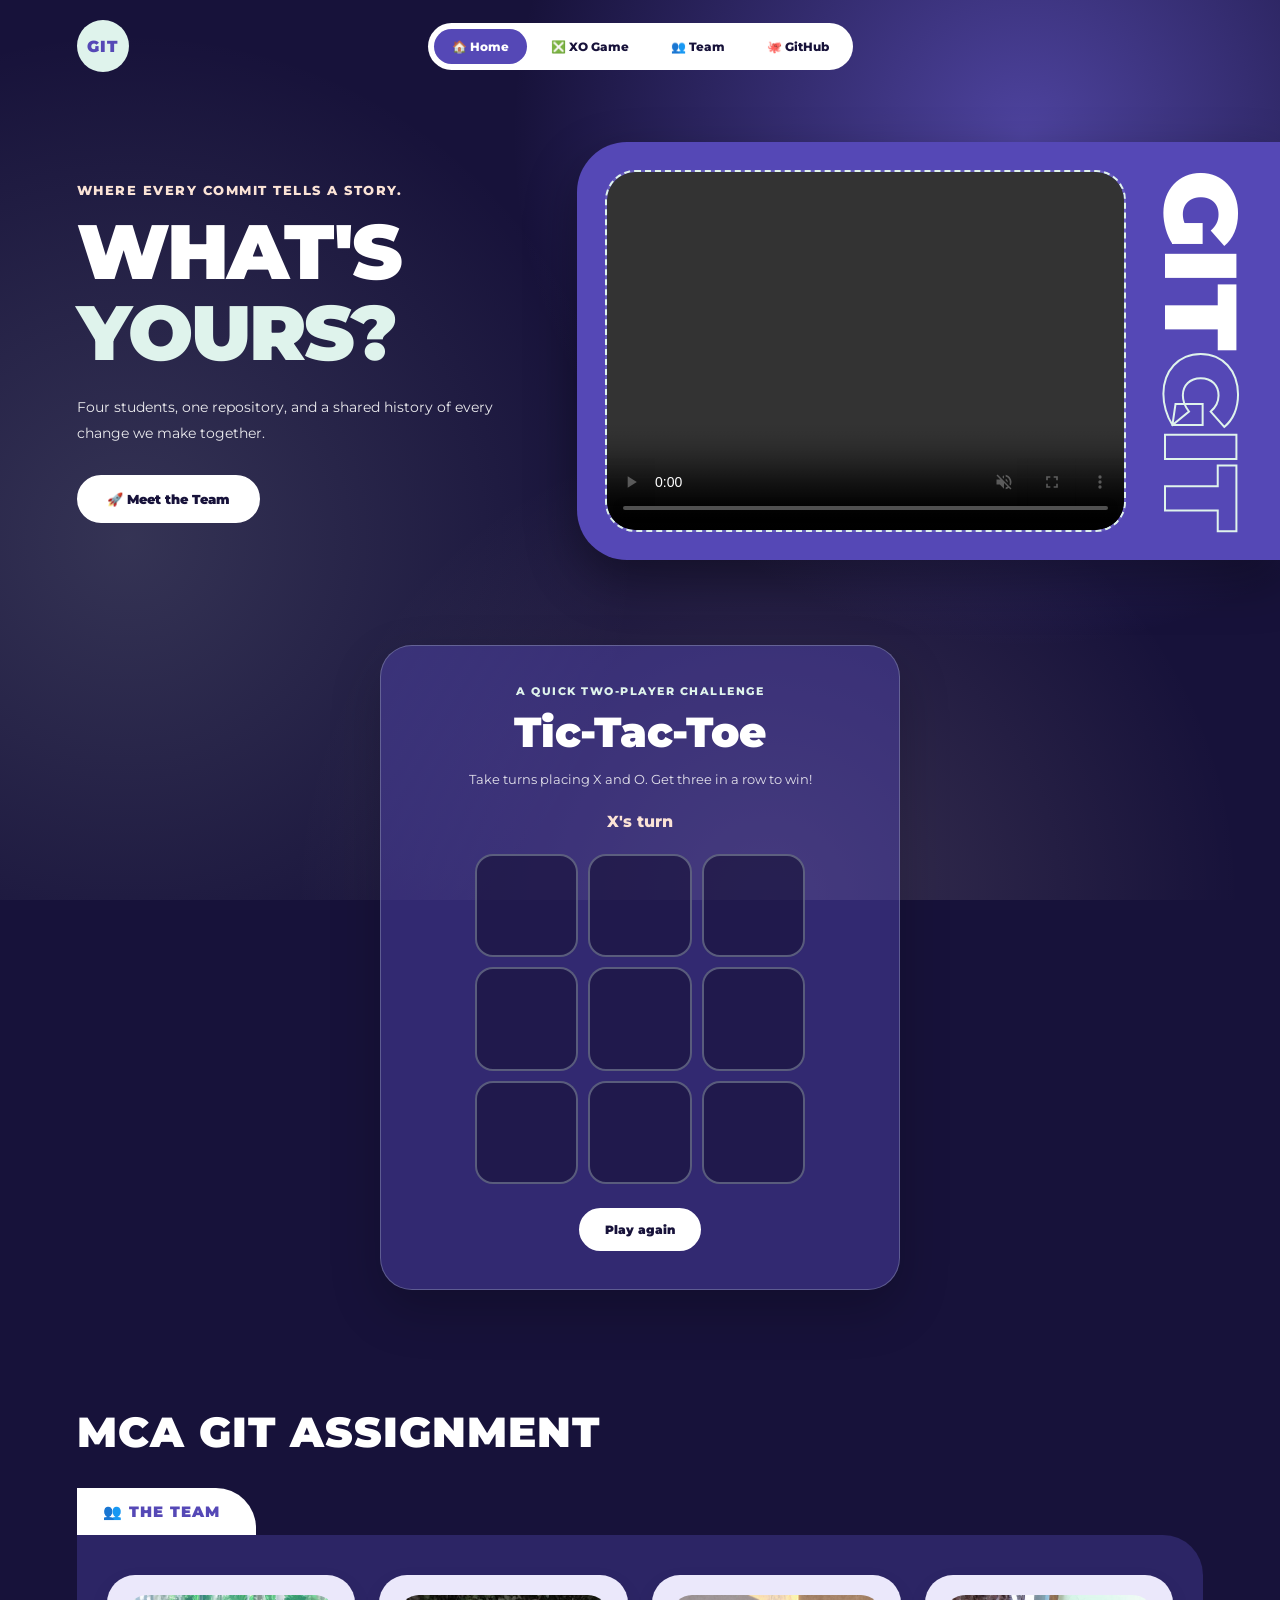
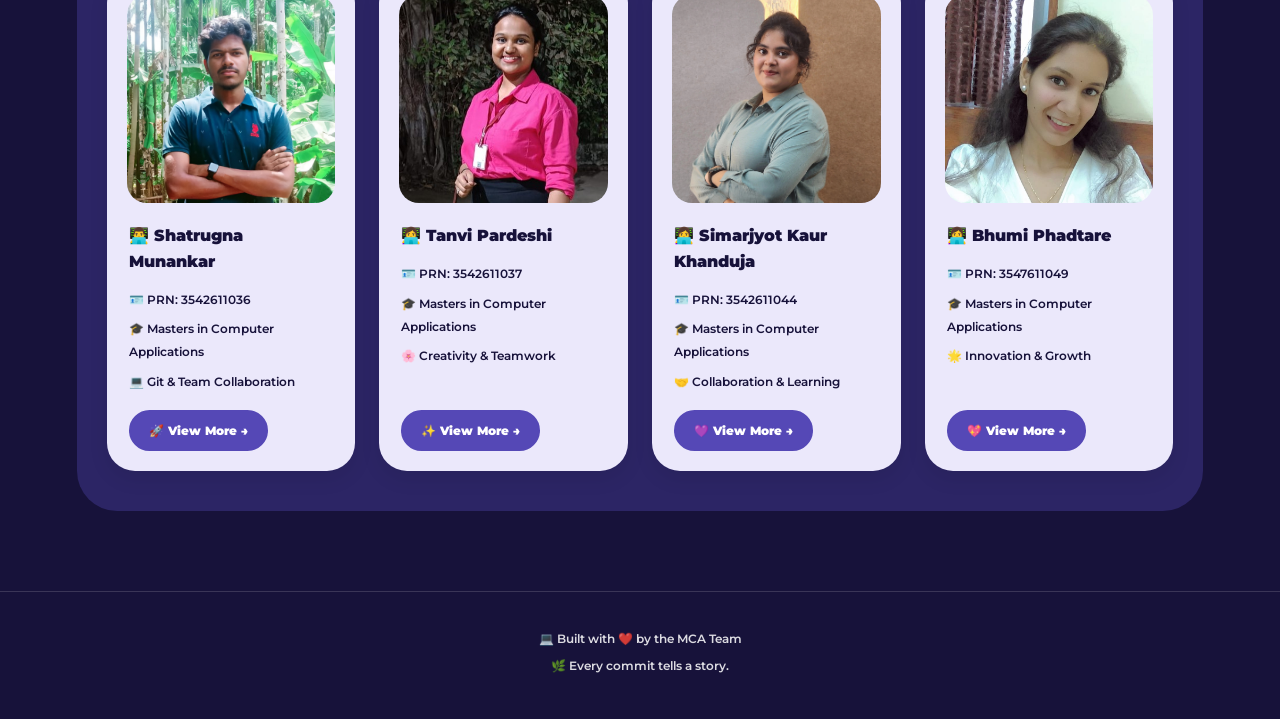
==== index.html @ a7cc36ce "added the script file" ====
<!DOCTYPE html>
<html lang="en">
<head>
  <meta charset="UTF-8">
  <meta name="viewport" content="width=device-width, initial-scale=1">

  <title>Team Git Assignment</title>

  <!-- Google Font: Montserrat -->
  <link rel="preconnect" href="https://fonts.googleapis.com">
  <link rel="preconnect" href="https://fonts.gstatic.com" crossorigin>
  <link
    href="https://fonts.googleapis.com/css2?family=Montserrat:wght@500;600;800;900&display=swap"
    rel="stylesheet"
  >

  <!-- CSS -->
  <link rel="stylesheet" href="style.css">
</head>

<body>

  <!-- ========== NAVIGATION ========== -->
  <header class="nav">
    <span class="nav__logo">GIT</span>

    <nav class="nav__pill">
      <a href="#home" class="active">🏠 Home</a>
      <a href="#game">❎ XO Game</a>
      <a href="#team">👥 Team</a>
      <a href="https://github.com/" target="_blank" rel="noopener noreferrer">
        🐙 GitHub
      </a>
    </nav>
  </header>


  <!-- ========== HERO SECTION ========== -->
  <section class="hero" id="home">

    <div class="hero__text">

      <p class="hero__small">
        WHERE EVERY COMMIT TELLS A STORY.
      </p>

      <h1 class="hero__title">
        WHAT'S <span>YOURS?</span>
      </h1>

      <p class="hero__desc">
        Four students, one repository, and a shared history
        of every change we make together.
      </p>

      <a class="btn" href="#team">
        🚀 Meet the Team
      </a>
    </div>


    <!-- VIDEO AND GIT PANEL -->
    <div class="hero__panel">

      <div class="hero__media">

        <video controls muted loop playsinline>
          <source src="images/gitmerge.mp4" type="video/mp4">
          Your browser does not support HTML video.
        </video>

      </div>

      <div class="hero__word" aria-hidden="true">
        <span class="solid">GIT</span>
        <span class="outline">GIT</span>
      </div>

    </div>

  </section>


  <!-- ========== XO GAME ========== -->
  <section class="game-section" id="game" aria-labelledby="game-title">
    <div class="game-card">
      <p class="game__eyebrow">A QUICK TWO-PLAYER CHALLENGE</p>
      <h2 class="game__title" id="game-title">Tic-Tac-Toe</h2>
      <p class="game__description">Take turns placing X and O. Get three in a row to win!</p>

      <p class="game__status" id="game-status" aria-live="polite">X's turn</p>
      <div class="game__board" role="group" aria-label="Tic-Tac-Toe board">
        <button class="game__cell" type="button" aria-label="Row 1, column 1"></button>
        <button class="game__cell" type="button" aria-label="Row 1, column 2"></button>
        <button class="game__cell" type="button" aria-label="Row 1, column 3"></button>
        <button class="game__cell" type="button" aria-label="Row 2, column 1"></button>
        <button class="game__cell" type="button" aria-label="Row 2, column 2"></button>
        <button class="game__cell" type="button" aria-label="Row 2, column 3"></button>
        <button class="game__cell" type="button" aria-label="Row 3, column 1"></button>
        <button class="game__cell" type="button" aria-label="Row 3, column 2"></button>
        <button class="game__cell" type="button" aria-label="Row 3, column 3"></button>
      </div>
      <button class="game__reset" id="game-reset" type="button">Play again</button>
    </div>
  </section>


  <!-- ========== TEAM SECTION ========== -->
  <section class="team-section" id="team">

    <h2 class="assignment-title">
      MCA GIT ASSIGNMENT
    </h2>

    <h3 class="tab">
      👥 THE TEAM
    </h3>


    <!-- TEAM CARDS -->
    <div class="team">


      <!-- CARD 1: SHATRUGNA -->
      <article class="card">

        <img
          class="card__photo"
          src="images/shatru.jpeg"
          alt="Shatrugna Munankar"
          loading="lazy"
        >

        <div class="card__content">

          <h4 class="card__name">👨‍💻 Shatrugna Munankar</h4>

          <ul class="card__info">
            <li>🪪 PRN: 3542611036</li>
            <li>🎓 Masters in Computer Applications</li>
            <li>💻 Git & Team Collaboration</li>
          </ul>

          <a
            class="card__link"
            href="shatru-portfolio/shatru.html"
          >
            🚀 View More →
          </a>

        </div>

      </article>


      <!-- CARD 2: TANVI -->
      <article class="card">

        <img
          class="card__photo"
          src="images/Tanvi_img.jpeg"
          alt="Tanvi Pardeshi"
          loading="lazy"
        >

        <div class="card__content">

          <h4 class="card__name">👩‍💻 Tanvi Pardeshi</h4>

          <ul class="card__info">
            <li>🪪 PRN: 3542611037</li>
            <li>🎓 Masters in Computer Applications</li>
            <li>🌸 Creativity & Teamwork</li>
          </ul>

          <a
            class="card__link"
            href="tanvi_portfolio/tanviweb_pg.html"
          >
            ✨ View More →
          </a>

        </div>

      </article>


      <!-- CARD 3: SIMARJYOT -->
      <article class="card">

        <img
          class="card__photo"
          src="images/Simarrr-image.jpeg"
          alt="Simarjyot Kaur Khanduja"
          loading="lazy"
        >

        <div class="card__content">

          <h4 class="card__name">👩‍💻 Simarjyot Kaur Khanduja</h4>

          <ul class="card__info">
            <li>🪪 PRN: 3542611044</li>
            <li>🎓 Masters in Computer Applications</li>
            <li>🤝 Collaboration & Learning</li>
          </ul>

          <a
            class="card__link"
            href="simarrr_portfolio/simarrr.html"
          >
            💜 View More →
          </a>

        </div>

      </article>


      <!-- CARD 4: BHUMI -->
      <article class="card">

        <img
          class="card__photo"
          src="images/photo.jpeg"
          alt="Bhumi Phadtare"
          loading="lazy"
        >

        <div class="card__content">

          <h4 class="card__name">👩‍💻 Bhumi Phadtare</h4>

          <ul class="card__info">
            <li>🪪 PRN: 3547611049</li>
            <li>🎓 Masters in Computer Applications</li>
            <li>🌟 Innovation & Growth</li>
          </ul>

          <a
            class="card__link"
            href="Bhumipf/pf.html"
          >
            💖 View More →
          </a>

        </div>

      </article>


    </div>

  </section>


  <!-- ========== FOOTER ========== -->
  <footer class="footer">
    <p>💻 Built with ❤️ by the MCA Team</p>
    <p>🌿 Every commit tells a story.</p>
  </footer>

  <script src="script.js"></script>

</body>
</html>
---- style.css ----
/* =========================================================
   TEAM GIT ASSIGNMENT
   Theme: Indigo, Mint and Peach
   Font: Montserrat
   ========================================================= */


/* ========== 1. COLOURS AND FONT ========== */

:root {
  --bg: #17123a;
  --indigo: #5548b6;
  --violet: #7a6bf0;

  --mint: #dff3ec;
  --peach: #fbe3d6;

  --card: #ebe8fb;
  --white: #ffffff;

  --font: "Montserrat", "Segoe UI", Arial, sans-serif;
}


/* ========== 2. RESET AND BASE ========== */

* {
  box-sizing: border-box;
  margin: 0;
  padding: 0;
}

html {
  scroll-behavior: smooth;
  scroll-padding-top: 20px;
}

body {
  font-family: var(--font);
  color: var(--white);
  min-height: 100vh;

  background:
    radial-gradient(
      circle at 80% 15%,
      rgba(122, 107, 240, 0.55),
      transparent 40%
    ),
    radial-gradient(
      circle at 10% 60%,
      rgba(223, 243, 236, 0.15),
      transparent 40%
    ),
    radial-gradient(
      circle at 60% 100%,
      rgba(251, 227, 214, 0.15),
      transparent 40%
    ),
    var(--bg);

  background-attachment: fixed;
}

img,
video {
  display: block;
  max-width: 100%;
}

a {
  -webkit-tap-highlight-color: transparent;
}


/* ========== 3. NAVIGATION ========== */

.nav {
  display: grid;
  grid-template-columns: 1fr auto 1fr;
  align-items: center;
  padding: 20px 6vw;
  gap: 16px;
}

.nav__logo {
  display: grid;
  place-items: center;

  width: 52px;
  height: 52px;

  border-radius: 50%;
  background: var(--mint);
  color: var(--indigo);

  font-size: 16px;
  font-weight: 900;
  letter-spacing: 1px;
}

.nav__pill {
  display: flex;
  align-items: center;
  justify-content: center;
  gap: 6px;

  padding: 6px;
  background: var(--white);
  border-radius: 999px;
}

.nav__pill a {
  padding: 10px 18px;

  border-radius: 999px;
  color: var(--bg);

  font-size: 12px;
  font-weight: 800;
  text-decoration: none;
  white-space: nowrap;

  transition:
    background 0.25s ease,
    color 0.25s ease,
    transform 0.25s ease;
}

.nav__pill a.active,
.nav__pill a:hover {
  background: var(--indigo);
  color: var(--white);
}

.nav__pill a:hover {
  transform: translateY(-2px);
}


/* ========== 4. HERO SECTION ========== */

.hero {
  display: flex;
  align-items: center;
  justify-content: space-between;
  gap: 40px;

  padding: 50px 0 60px 6vw;
}

.hero__text {
  flex: 1;
  max-width: 460px;
}

.hero__small {
  color: var(--peach);

  font-size: 13px;
  font-weight: 800;
  letter-spacing: 1.5px;
  line-height: 1.8;
}

.hero__title {
  margin: 10px 0 20px;

  font-size: clamp(42px, 6vw, 80px);
  font-weight: 900;
  line-height: 1.05;
  letter-spacing: -2px;
}

.hero__title span {
  color: var(--mint);
}

.hero__desc {
  max-width: 430px;
  margin-bottom: 28px;

  font-size: 14px;
  line-height: 1.9;
  color: rgba(255, 255, 255, 0.9);
}


/* Hero button */

.btn {
  display: inline-block;

  padding: 14px 28px;

  border: 2px solid var(--white);
  border-radius: 999px;

  background: var(--white);
  color: var(--bg);

  font-size: 13px;
  font-weight: 900;
  text-decoration: none;

  transition:
    background 0.25s ease,
    color 0.25s ease,
    transform 0.25s ease,
    box-shadow 0.25s ease;
}

.btn:hover {
  background: var(--violet);
  border-color: var(--violet);
  color: var(--white);

  transform: translateY(-3px);
  box-shadow: 0 10px 25px rgba(0, 0, 0, 0.2);
}


/* ========== XO GAME ========== */

.game-section {
  display: grid;
  place-items: center;
  padding: 25px 6vw 75px;
}

.game-card {
  width: min(100%, 520px);
  padding: 38px;
  text-align: center;
  background: rgba(85, 72, 182, 0.45);
  border: 1px solid rgba(223, 243, 236, 0.25);
  border-radius: 32px;
  box-shadow: 0 20px 50px rgba(0, 0, 0, 0.22);
}

.game__eyebrow {
  color: var(--mint);
  font-size: 11px;
  font-weight: 800;
  letter-spacing: 1.5px;
}

.game__title {
  margin-top: 8px;
  font-size: clamp(30px, 5vw, 42px);
  font-weight: 900;
}

.game__description {
  margin: 10px auto 22px;
  color: rgba(255, 255, 255, 0.85);
  font-size: 13px;
  line-height: 1.7;
}

.game__status {
  min-height: 28px;
  margin-bottom: 14px;
  color: var(--peach);
  font-size: 16px;
  font-weight: 800;
}

.game__board {
  display: grid;
  grid-template-columns: repeat(3, 1fr);
  gap: 10px;
  width: min(100%, 330px);
  margin: 0 auto 24px;
}

.game__cell {
  display: grid;
  place-items: center;
  aspect-ratio: 1;
  border: 2px solid rgba(223, 243, 236, 0.3);
  border-radius: 18px;
  background: rgba(23, 18, 58, 0.65);
  color: var(--white);
  font: inherit;
  font-size: clamp(40px, 10vw, 64px);
  font-weight: 900;
  cursor: pointer;
  transition: background 0.2s ease, transform 0.2s ease, border-color 0.2s ease;
}

.game__cell:not(:disabled):hover {
  transform: translateY(-3px);
  border-color: var(--mint);
  background: rgba(122, 107, 240, 0.5);
}

.game__cell:focus-visible,
.game__reset:focus-visible {
  outline: 3px solid var(--mint);
  outline-offset: 3px;
}

.game__cell.is-x {
  color: var(--mint);
}

.game__cell.is-o {
  color: var(--peach);
}

.game__cell.is-winner {
  border-color: var(--mint);
  background: rgba(223, 243, 236, 0.2);
}

.game__cell:disabled {
  cursor: default;
}

.game__reset {
  padding: 12px 24px;
  border: 2px solid var(--white);
  border-radius: 999px;
  background: var(--white);
  color: var(--bg);
  font: inherit;
  font-size: 12px;
  font-weight: 900;
  cursor: pointer;
  transition: background 0.2s ease, color 0.2s ease, transform 0.2s ease;
}

.game__reset:hover {
  transform: translateY(-2px);
  border-color: var(--mint);
  background: var(--mint);
}


/* ========== 5. HERO VIDEO PANEL ========== */

.hero__panel {
  flex: 1.3;
  min-width: 0;

  display: flex;
  align-items: stretch;
  gap: 24px;

  padding: 28px;

  background: var(--indigo);
  border-radius: 50px 0 0 50px;

  box-shadow: 0 20px 50px rgba(0, 0, 0, 0.35);
}

.hero__media {
  flex: 1;
  min-width: 0;
  min-height: 320px;

  display: grid;
  place-items: center;

  overflow: hidden;

  background: rgba(255, 255, 255, 0.12);
  border: 2px dashed var(--mint);
  border-radius: 30px;
}

.hero__media video {
  width: 100%;
  height: 100%;
  min-height: 320px;

  object-fit: cover;
  border-radius: 28px;
}

.hero__word {
  display: flex;
  align-items: center;

  font-size: clamp(60px, 8vw, 120px);
  font-weight: 900;
  line-height: 1;

  writing-mode: vertical-rl;
}

.hero__word .solid {
  color: var(--white);
}

.hero__word .outline {
  color: transparent;
  -webkit-text-stroke: 2px var(--mint);
}


/* ========== 6. TEAM SECTION ========== */

.team-section {
  padding: 40px 6vw 80px;
}

.assignment-title {
  margin-bottom: 28px;

  font-size: clamp(24px, 4vw, 42px);
  font-weight: 900;
  letter-spacing: 1px;
  line-height: 1.3;
}

.tab {
  display: inline-block;

  padding: 14px 36px 14px 26px;

  background: var(--white);
  color: var(--indigo);

  border-radius: 0 40px 0 0;

  font-size: 15px;
  font-weight: 900;
  letter-spacing: 1px;
}


/* ========== 7. TEAM GRID ========== */

.team {
  display: grid;

  grid-template-columns: repeat(
    auto-fit,
    minmax(min(100%, 220px), 1fr)
  );

  align-items: stretch;
  gap: 24px;

  padding: 40px 30px;

  background: rgba(85, 72, 182, 0.35);
  border-radius: 0 40px 40px 40px;
}


/* ========== 8. TEAM CARDS ========== */

.card {
  display: flex;
  flex-direction: column;
  min-width: 0;

  padding: 18px;

  background: var(--card);
  color: var(--bg);

  border: 2px solid transparent;
  border-radius: 28px;

  box-shadow: 0 8px 20px rgba(0, 0, 0, 0.08);

  transition:
    transform 0.3s ease,
    background 0.3s ease,
    color 0.3s ease,
    box-shadow 0.3s ease,
    border-color 0.3s ease;
}

.card:hover {
  transform: translateY(-10px);

  background: var(--indigo);
  color: var(--white);

  border-color: rgba(223, 243, 236, 0.5);

  box-shadow: 0 20px 40px rgba(0, 0, 0, 0.35);
}


/* Member image */

.card__photo {
  width: 100%;
  aspect-ratio: 1 / 1;

  object-fit: cover;

  background: var(--mint);
  border-radius: 20px;

  transition:
    transform 0.3s ease,
    border-radius 0.3s ease;
}

.card:hover .card__photo {
  border-radius: 25px;
}


/* Card content */

.card__content {
  display: flex;
  flex-direction: column;
  align-items: flex-start;
  flex: 1;

  padding: 4px 2px 0;
}


/* Member name */

.card__name {
  margin-top: 16px;
  margin-bottom: 8px;

  font-size: 16px;
  font-weight: 900;
  line-height: 1.6;

  overflow-wrap: anywhere;
}


/* Card information */

.card__info {
  list-style: none;

  width: 100%;
  margin-top: 6px;
  margin-bottom: 16px;
  padding: 0;

  font-size: 12px;
  font-weight: 600;
  line-height: 1.9;
}

.card__info li {
  margin-bottom: 7px;
  overflow-wrap: anywhere;
}

.card__info li:last-child {
  margin-bottom: 0;
}


/* ========== 9. VIEW MORE BUTTON ========== */

.card__link {
  display: inline-flex;
  align-items: center;
  justify-content: center;
  gap: 6px;

  margin-top: auto;
  padding: 11px 18px;

  border: 2px solid var(--indigo);
  border-radius: 999px;

  background: var(--indigo);
  color: var(--white);

  font-size: 12px;
  font-weight: 900;
  text-decoration: none;

  transition:
    background 0.25s ease,
    color 0.25s ease,
    border-color 0.25s ease,
    transform 0.25s ease;
}

.card__link:hover {
  background: var(--violet);
  border-color: var(--violet);
  color: var(--white);

  transform: translateY(-3px);
}


/* Button style when the card is hovered */

.card:hover .card__link {
  background: var(--white);
  border-color: var(--white);
  color: var(--indigo);
}

.card:hover .card__link:hover {
  background: var(--mint);
  border-color: var(--mint);
}


/* ========== 10. FOOTER ========== */

.footer {
  padding: 30px 6vw 36px;

  text-align: center;

  border-top: 1px solid rgba(255, 255, 255, 0.15);
}

.footer p {
  margin: 6px 0;

  font-size: 12px;
  font-weight: 600;
  line-height: 1.8;

  color: rgba(255, 255, 255, 0.85);
}


/* ========== 11. TABLET RESPONSIVENESS ========== */

@media (max-width: 1000px) {
  .hero {
    gap: 28px;
  }

  .hero__panel {
    gap: 16px;
    padding: 20px;
  }

  .hero__media,
  .hero__media video {
    min-height: 260px;
  }

  .team {
    gap: 18px;
    padding: 30px 20px;
  }

  .card {
    padding: 14px;
  }
}


/* ========== 12. MOBILE RESPONSIVENESS ========== */

@media (max-width: 800px) {
  .nav {
    grid-template-columns: auto 1fr;
    gap: 14px;

    padding: 18px 5vw;
  }

  .nav__pill {
    justify-self: end;
    gap: 2px;
  }

  .nav__pill a {
    padding: 9px 12px;
    font-size: 11px;
  }

  .hero {
    flex-direction: column;
    align-items: stretch;

    padding: 35px 5vw 45px;
  }

  .hero__text {
    max-width: 100%;
  }

  .hero__title {
    font-size: clamp(42px, 10vw, 68px);
  }

  .hero__panel {
    width: 100%;
    flex: auto;

    border-radius: 35px;
  }

  .hero__media,
  .hero__media video {
    min-height: 250px;
  }

  .hero__word {
    font-size: clamp(45px, 9vw, 80px);
    writing-mode: horizontal-tb;
  }

  .team-section {
    padding: 30px 5vw 55px;
  }

  .game-section {
    padding: 15px 5vw 55px;
  }

  .game-card {
    padding: 30px 22px;
  }

  .team {
    grid-template-columns: repeat(2, minmax(0, 1fr));
    gap: 18px;

    padding: 25px 16px;
    border-radius: 0 28px 28px 28px;
  }

  .card {
    border-radius: 22px;
  }

  .card__photo {
    border-radius: 16px;
  }

  .card__name {
    font-size: 14px;
  }

  .card__info {
    font-size: 11px;
  }

  .card__link {
    padding: 10px 12px;
    font-size: 11px;
  }
}


/* ========== 13. SMALL MOBILE SCREENS ========== */

@media (max-width: 480px) {
  .nav {
    grid-template-columns: 1fr;
    justify-items: center;
  }

  .nav__pill {
    justify-self: center;
    max-width: 100%;
  }

  .nav__pill a {
    padding: 9px 10px;
    font-size: 10px;
  }

  .hero__panel {
    flex-direction: column;
    gap: 20px;

    padding: 18px;
    border-radius: 28px;
  }

  .hero__media,
  .hero__media video {
    min-height: 210px;
  }

  .hero__word {
    justify-content: center;
    font-size: 58px;
  }

  .assignment-title {
    font-size: 25px;
  }

  .game-card {
    padding: 28px 18px;
    border-radius: 26px;
  }

  .game__board {
    gap: 8px;
  }

  .game__cell {
    border-radius: 14px;
  }

  .team {
    grid-template-columns: 1fr;
    gap: 20px;

    padding: 22px;
  }

  .card {
    padding: 18px;
  }

  .card__photo {
    max-height: 320px;
    aspect-ratio: 4 / 3;
  }

  .card__name {
    font-size: 16px;
  }

  .card__info {
    font-size: 12px;
  }

  .card__link {
    font-size: 12px;
  }
}


/* ========== 14. REDUCED MOTION ACCESSIBILITY ========== */

@media (prefers-reduced-motion: reduce) {
  *,
  *::before,
  *::after {
    scroll-behavior: auto !important;
    transition-duration: 0.01ms !important;
    animation-duration: 0.01ms !important;
  }
}
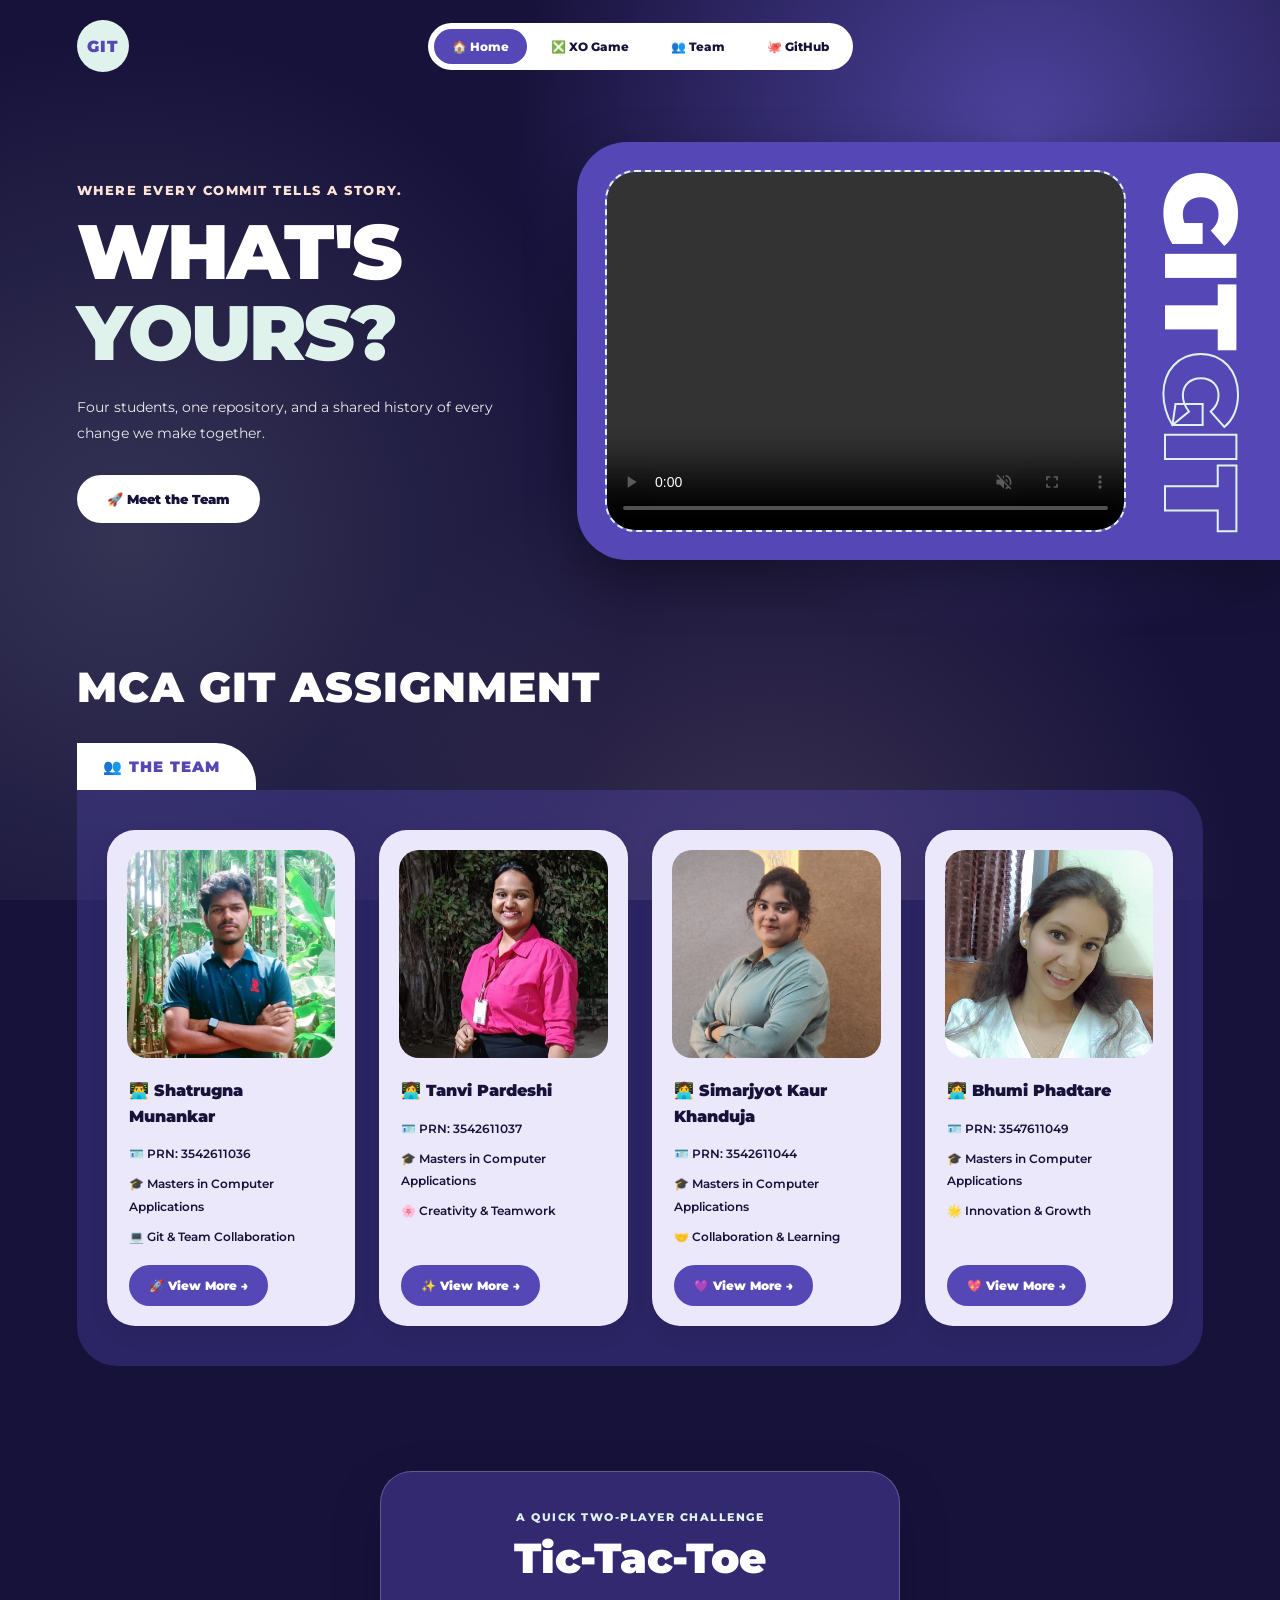
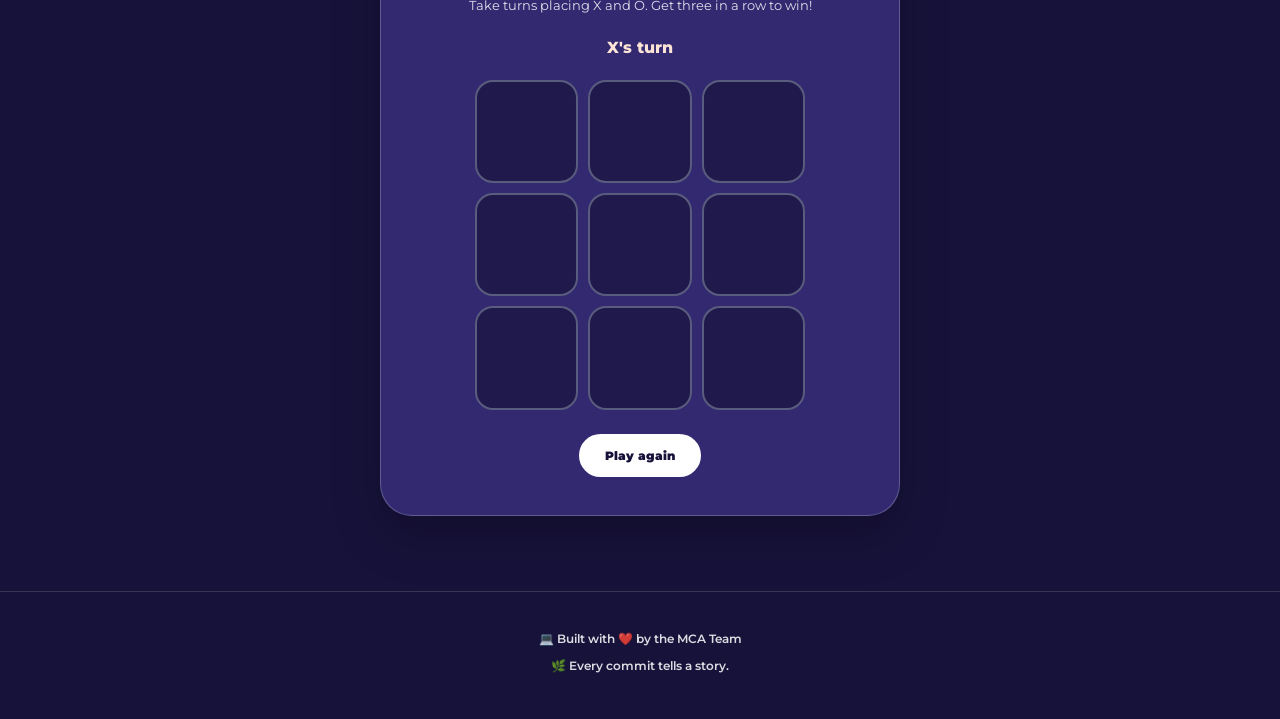
==== commit 2cd90179: "moved the game below cards" ====
--- a/index.html
+++ b/index.html
@@ -75,6 +75,155 @@
         <span class="solid">GIT</span>
         <span class="outline">GIT</span>
       </div>
+
+    </div>
+
+  </section>
+
+
+  <!-- ========== TEAM SECTION ========== -->
+  <section class="team-section" id="team">
+
+    <h2 class="assignment-title">
+      MCA GIT ASSIGNMENT
+    </h2>
+
+    <h3 class="tab">
+      👥 THE TEAM
+    </h3>
+
+
+    <!-- TEAM CARDS -->
+    <div class="team">
+
+
+      <!-- CARD 1: SHATRUGNA -->
+      <article class="card">
+
+        <img
+          class="card__photo"
+          src="images/shatru.jpeg"
+          alt="Shatrugna Munankar"
+          loading="lazy"
+        >
+
+        <div class="card__content">
+
+          <h4 class="card__name">👨‍💻 Shatrugna Munankar</h4>
+
+          <ul class="card__info">
+            <li>🪪 PRN: 3542611036</li>
+            <li>🎓 Masters in Computer Applications</li>
+            <li>💻 Git & Team Collaboration</li>
+          </ul>
+
+          <a
+            class="card__link"
+            href="shatru-portfolio/shatru.html"
+          >
+            🚀 View More →
+          </a>
+
+        </div>
+
+      </article>
+
+
+      <!-- CARD 2: TANVI -->
+      <article class="card">
+
+        <img
+          class="card__photo"
+          src="images/Tanvi_img.jpeg"
+          alt="Tanvi Pardeshi"
+          loading="lazy"
+        >
+
+        <div class="card__content">
+
+          <h4 class="card__name">👩‍💻 Tanvi Pardeshi</h4>
+
+          <ul class="card__info">
+            <li>🪪 PRN: 3542611037</li>
+            <li>🎓 Masters in Computer Applications</li>
+            <li>🌸 Creativity & Teamwork</li>
+          </ul>
+
+          <a
+            class="card__link"
+            href="tanvi_portfolio/tanviweb_pg.html"
+          >
+            ✨ View More →
+          </a>
+
+        </div>
+
+      </article>
+
+
+      <!-- CARD 3: SIMARJYOT -->
+      <article class="card">
+
+        <img
+          class="card__photo"
+          src="images/Simarrr-image.jpeg"
+          alt="Simarjyot Kaur Khanduja"
+          loading="lazy"
+        >
+
+        <div class="card__content">
+
+          <h4 class="card__name">👩‍💻 Simarjyot Kaur Khanduja</h4>
+
+          <ul class="card__info">
+            <li>🪪 PRN: 3542611044</li>
+            <li>🎓 Masters in Computer Applications</li>
+            <li>🤝 Collaboration & Learning</li>
+          </ul>
+
+          <a
+            class="card__link"
+            href="simarrr_portfolio/simarrr.html"
+          >
+            💜 View More →
+          </a>
+
+        </div>
+
+      </article>
+
+
+      <!-- CARD 4: BHUMI -->
+      <article class="card">
+
+        <img
+          class="card__photo"
+          src="images/photo.jpeg"
+          alt="Bhumi Phadtare"
+          loading="lazy"
+        >
+
+        <div class="card__content">
+
+          <h4 class="card__name">👩‍💻 Bhumi Phadtare</h4>
+
+          <ul class="card__info">
+            <li>🪪 PRN: 3547611049</li>
+            <li>🎓 Masters in Computer Applications</li>
+            <li>🌟 Innovation & Growth</li>
+          </ul>
+
+          <a
+            class="card__link"
+            href="Bhumipf/pf.html"
+          >
+            💖 View More →
+          </a>
+
+        </div>
+
+      </article>
+
 
     </div>
 
@@ -105,155 +254,6 @@
   </section>
 
 
-  <!-- ========== TEAM SECTION ========== -->
-  <section class="team-section" id="team">
-
-    <h2 class="assignment-title">
-      MCA GIT ASSIGNMENT
-    </h2>
-
-    <h3 class="tab">
-      👥 THE TEAM
-    </h3>
-
-
-    <!-- TEAM CARDS -->
-    <div class="team">
-
-
-      <!-- CARD 1: SHATRUGNA -->
-      <article class="card">
-
-        <img
-          class="card__photo"
-          src="images/shatru.jpeg"
-          alt="Shatrugna Munankar"
-          loading="lazy"
-        >
-
-        <div class="card__content">
-
-          <h4 class="card__name">👨‍💻 Shatrugna Munankar</h4>
-
-          <ul class="card__info">
-            <li>🪪 PRN: 3542611036</li>
-            <li>🎓 Masters in Computer Applications</li>
-            <li>💻 Git & Team Collaboration</li>
-          </ul>
-
-          <a
-            class="card__link"
-            href="shatru-portfolio/shatru.html"
-          >
-            🚀 View More →
-          </a>
-
-        </div>
-
-      </article>
-
-
-      <!-- CARD 2: TANVI -->
-      <article class="card">
-
-        <img
-          class="card__photo"
-          src="images/Tanvi_img.jpeg"
-          alt="Tanvi Pardeshi"
-          loading="lazy"
-        >
-
-        <div class="card__content">
-
-          <h4 class="card__name">👩‍💻 Tanvi Pardeshi</h4>
-
-          <ul class="card__info">
-            <li>🪪 PRN: 3542611037</li>
-            <li>🎓 Masters in Computer Applications</li>
-            <li>🌸 Creativity & Teamwork</li>
-          </ul>
-
-          <a
-            class="card__link"
-            href="tanvi_portfolio/tanviweb_pg.html"
-          >
-            ✨ View More →
-          </a>
-
-        </div>
-
-      </article>
-
-
-      <!-- CARD 3: SIMARJYOT -->
-      <article class="card">
-
-        <img
-          class="card__photo"
-          src="images/Simarrr-image.jpeg"
-          alt="Simarjyot Kaur Khanduja"
-          loading="lazy"
-        >
-
-        <div class="card__content">
-
-          <h4 class="card__name">👩‍💻 Simarjyot Kaur Khanduja</h4>
-
-          <ul class="card__info">
-            <li>🪪 PRN: 3542611044</li>
-            <li>🎓 Masters in Computer Applications</li>
-            <li>🤝 Collaboration & Learning</li>
-          </ul>
-
-          <a
-            class="card__link"
-            href="simarrr_portfolio/simarrr.html"
-          >
-            💜 View More →
-          </a>
-
-        </div>
-
-      </article>
-
-
-      <!-- CARD 4: BHUMI -->
-      <article class="card">
-
-        <img
-          class="card__photo"
-          src="images/photo.jpeg"
-          alt="Bhumi Phadtare"
-          loading="lazy"
-        >
-
-        <div class="card__content">
-
-          <h4 class="card__name">👩‍💻 Bhumi Phadtare</h4>
-
-          <ul class="card__info">
-            <li>🪪 PRN: 3547611049</li>
-            <li>🎓 Masters in Computer Applications</li>
-            <li>🌟 Innovation & Growth</li>
-          </ul>
-
-          <a
-            class="card__link"
-            href="Bhumipf/pf.html"
-          >
-            💖 View More →
-          </a>
-
-        </div>
-
-      </article>
-
-
-    </div>
-
-  </section>
-
-
   <!-- ========== FOOTER ========== -->
   <footer class="footer">
     <p>💻 Built with ❤️ by the MCA Team</p>
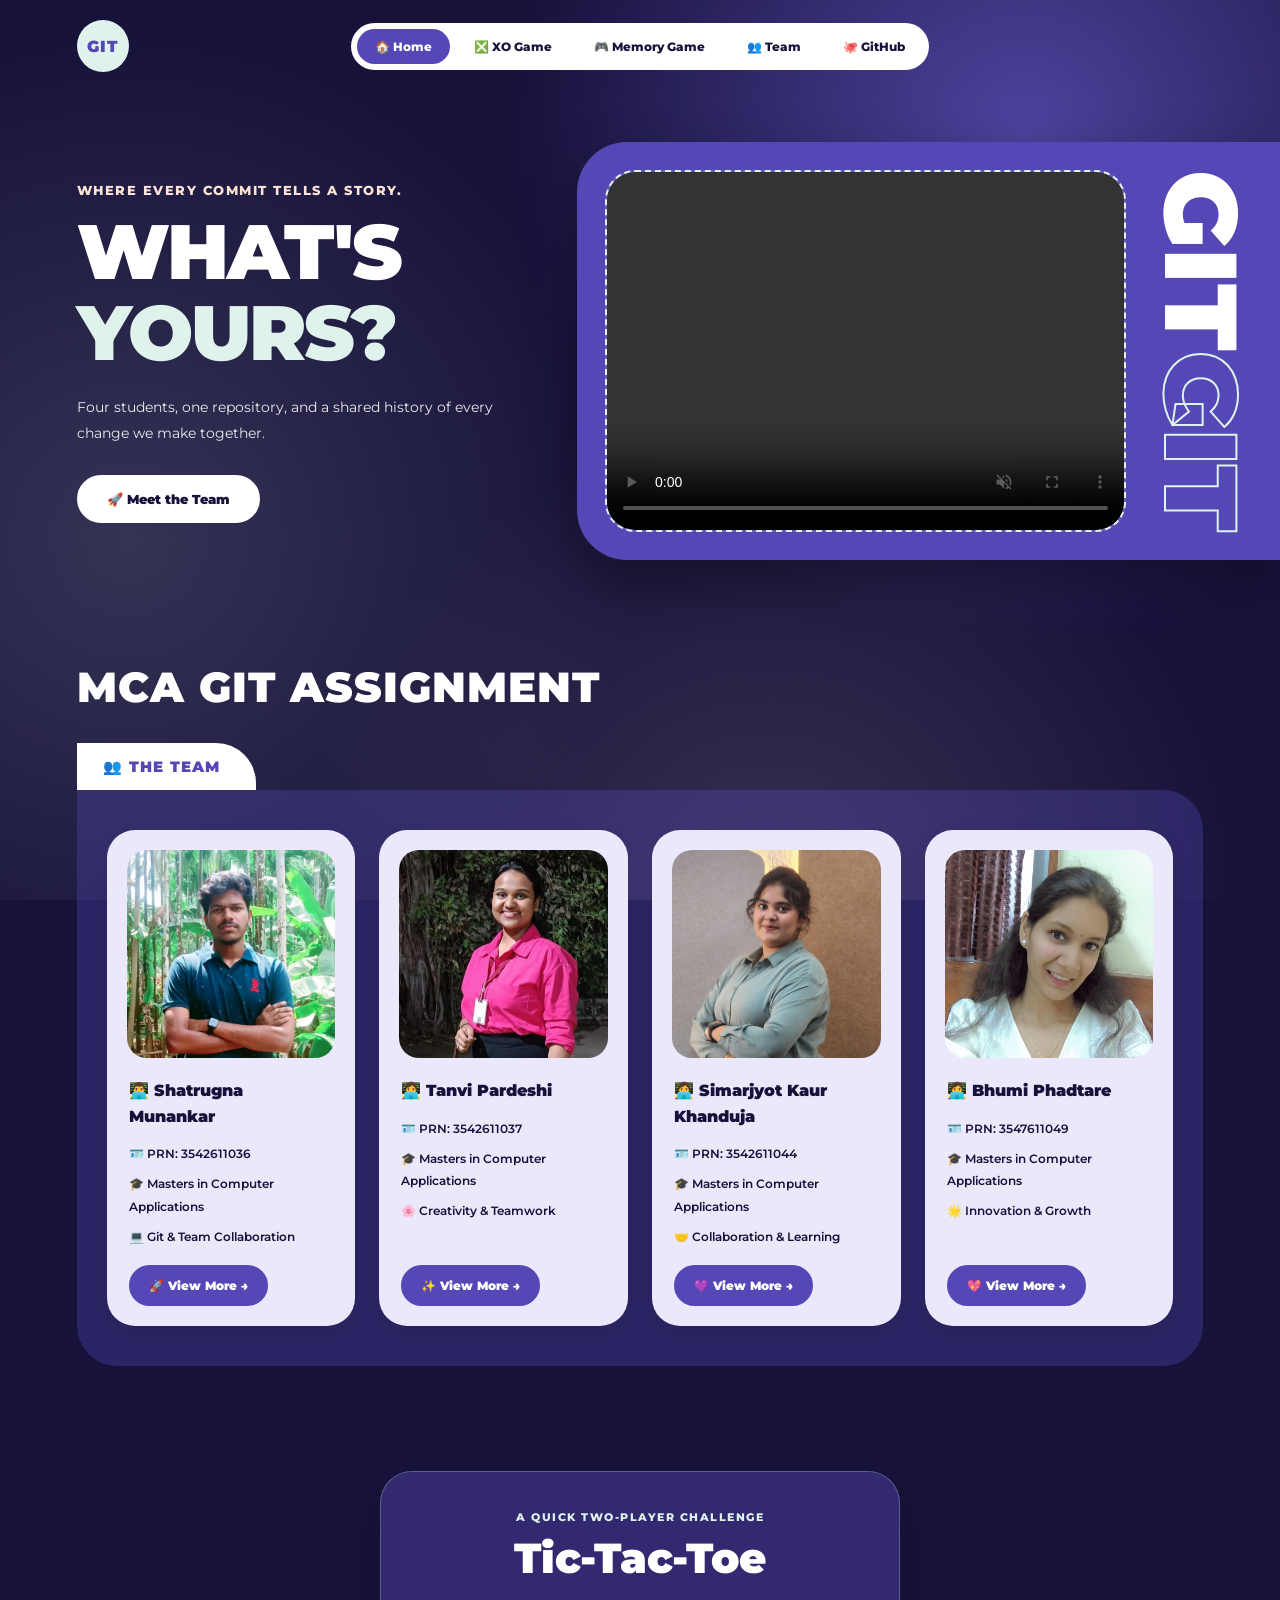
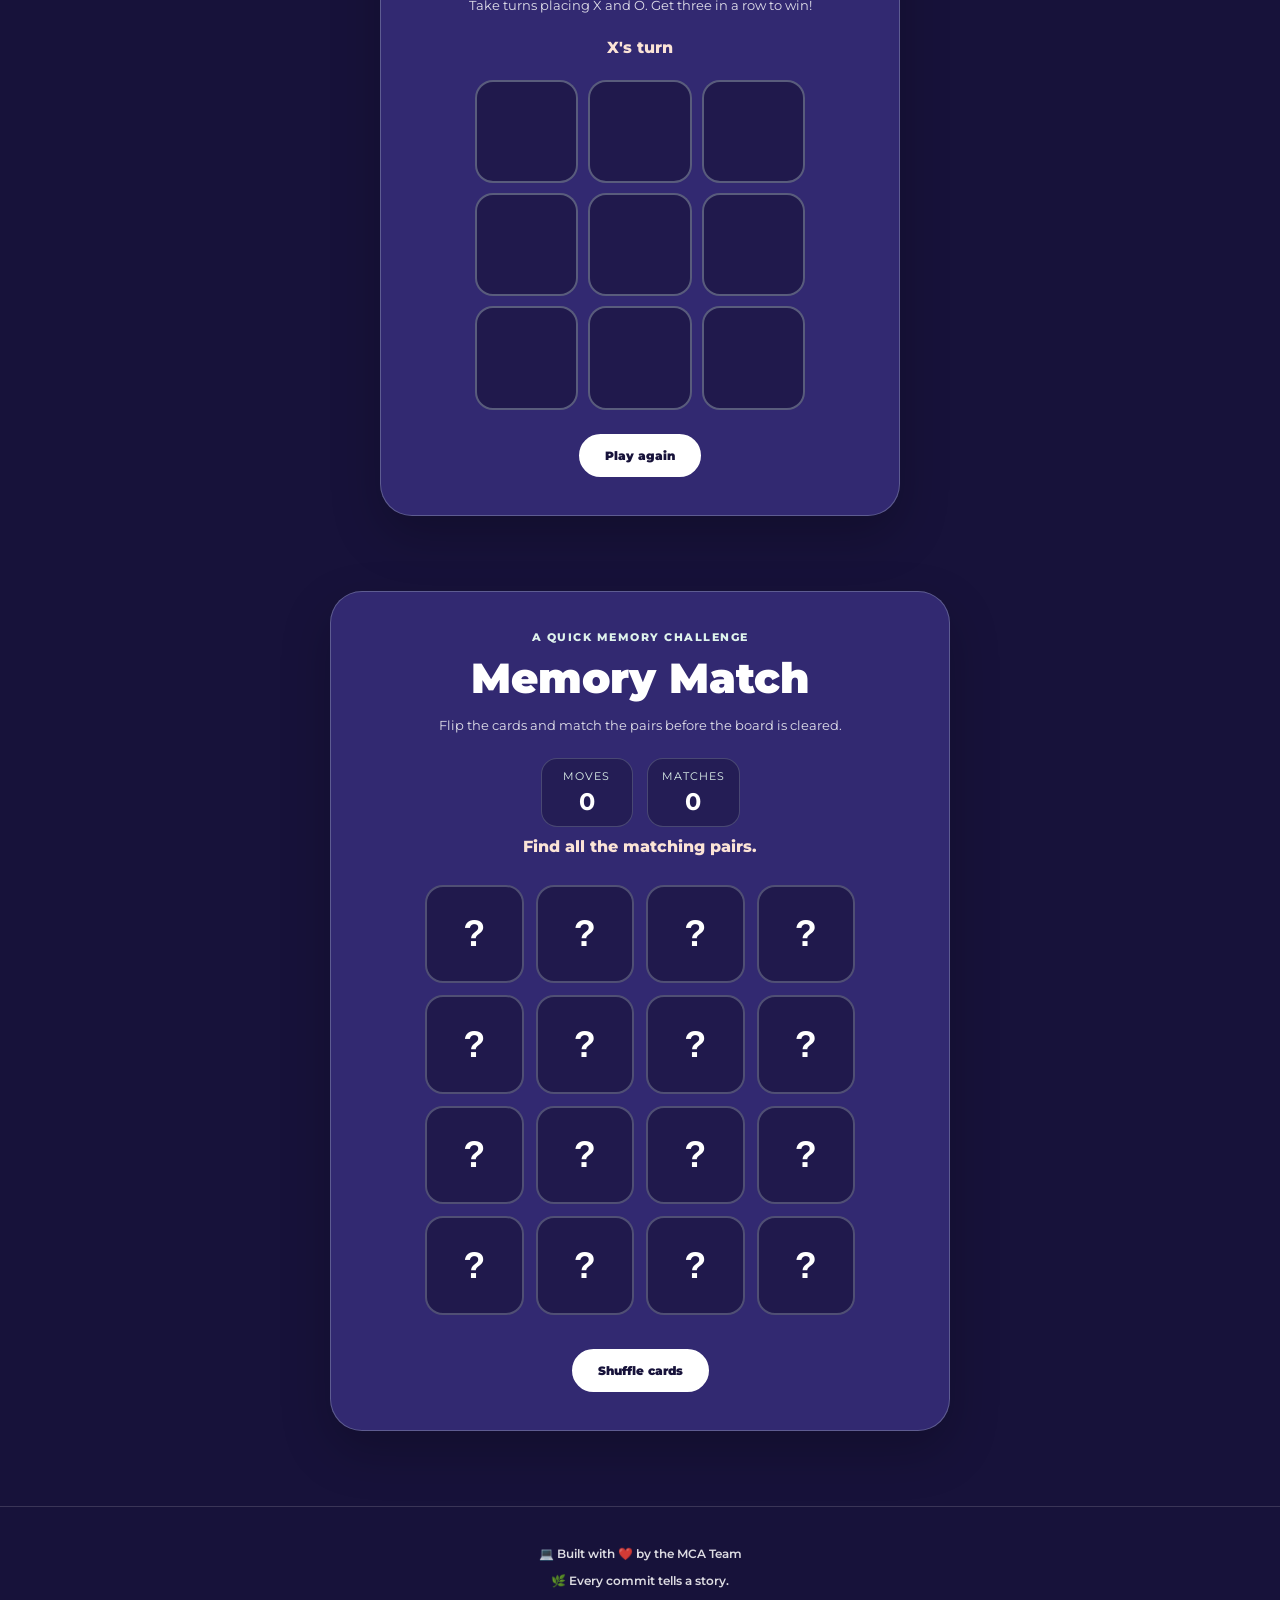
==== commit 32f84ae4: "New game added" ====
--- a/index.html
+++ b/index.html
@@ -27,6 +27,7 @@
     <nav class="nav__pill">
       <a href="#home" class="active">🏠 Home</a>
       <a href="#game">❎ XO Game</a>
+      <a href="#memory-game">🎮 Memory Game</a>
       <a href="#team">👥 Team</a>
       <a href="https://github.com/" target="_blank" rel="noopener noreferrer">
         🐙 GitHub
@@ -254,6 +255,50 @@
   </section>
 
 
+  <!-- ========== MEMORY GAME ========== -->
+  <section class="memory-game-section" id="memory-game" aria-labelledby="memory-game-title">
+    <div class="game-card memory-card-panel">
+      <p class="game__eyebrow">A QUICK MEMORY CHALLENGE</p>
+      <h2 class="game__title" id="memory-game-title">Memory Match</h2>
+      <p class="game__description">Flip the cards and match the pairs before the board is cleared.</p>
+
+      <div class="memory__stats" aria-live="polite">
+        <div class="memory__stat-box">
+          <span class="memory__label">Moves</span>
+          <strong id="memory-moves">0</strong>
+        </div>
+        <div class="memory__stat-box">
+          <span class="memory__label">Matches</span>
+          <strong id="memory-matches">0</strong>
+        </div>
+      </div>
+
+      <p class="game__status memory__status" id="memory-status">Find all the matching pairs.</p>
+
+      <div class="memory__board" role="group" aria-label="Memory match board">
+        <button class="memory-card" type="button" aria-label="Hidden memory card 1"></button>
+        <button class="memory-card" type="button" aria-label="Hidden memory card 2"></button>
+        <button class="memory-card" type="button" aria-label="Hidden memory card 3"></button>
+        <button class="memory-card" type="button" aria-label="Hidden memory card 4"></button>
+        <button class="memory-card" type="button" aria-label="Hidden memory card 5"></button>
+        <button class="memory-card" type="button" aria-label="Hidden memory card 6"></button>
+        <button class="memory-card" type="button" aria-label="Hidden memory card 7"></button>
+        <button class="memory-card" type="button" aria-label="Hidden memory card 8"></button>
+        <button class="memory-card" type="button" aria-label="Hidden memory card 9"></button>
+        <button class="memory-card" type="button" aria-label="Hidden memory card 10"></button>
+        <button class="memory-card" type="button" aria-label="Hidden memory card 11"></button>
+        <button class="memory-card" type="button" aria-label="Hidden memory card 12"></button>
+        <button class="memory-card" type="button" aria-label="Hidden memory card 13"></button>
+        <button class="memory-card" type="button" aria-label="Hidden memory card 14"></button>
+        <button class="memory-card" type="button" aria-label="Hidden memory card 15"></button>
+        <button class="memory-card" type="button" aria-label="Hidden memory card 16"></button>
+      </div>
+
+      <button class="game__reset memory__reset" id="memory-reset" type="button">Shuffle cards</button>
+    </div>
+  </section>
+
+
   <!-- ========== FOOTER ========== -->
   <footer class="footer">
     <p>💻 Built with ❤️ by the MCA Team</p>
--- a/style.css
+++ b/style.css
@@ -337,6 +337,100 @@
 }
 
 
+/* ========== MEMORY GAME ========== */
+
+.memory-game-section {
+  display: grid;
+  place-items: center;
+  padding: 0 6vw 75px;
+}
+
+.memory-card-panel {
+  width: min(100%, 620px);
+}
+
+.memory__stats {
+  display: flex;
+  justify-content: center;
+  gap: 14px;
+  margin: 18px 0 10px;
+}
+
+.memory__stat-box {
+  display: flex;
+  flex-direction: column;
+  align-items: center;
+  justify-content: center;
+  min-width: 92px;
+  padding: 10px 14px;
+  border-radius: 16px;
+  background: rgba(23, 18, 58, 0.5);
+  border: 1px solid rgba(223, 243, 236, 0.2);
+}
+
+.memory__label {
+  font-size: 11px;
+  text-transform: uppercase;
+  letter-spacing: 1px;
+  color: var(--mint);
+}
+
+.memory__stat-box strong {
+  font-size: 24px;
+  margin-top: 4px;
+}
+
+.memory__status {
+  margin-bottom: 20px;
+}
+
+.memory__board {
+  display: grid;
+  grid-template-columns: repeat(4, minmax(0, 1fr));
+  gap: 12px;
+  width: min(100%, 430px);
+  margin: 0 auto 24px;
+}
+
+.memory-card {
+  display: grid;
+  place-items: center;
+  aspect-ratio: 1;
+  border: 2px solid rgba(223, 243, 236, 0.25);
+  border-radius: 18px;
+  background: rgba(23, 18, 58, 0.65);
+  color: var(--white);
+  font-size: clamp(24px, 5vw, 36px);
+  font-weight: 900;
+  cursor: pointer;
+  transition: transform 0.2s ease, border-color 0.2s ease, background 0.2s ease;
+}
+
+.memory-card:not(:disabled):hover {
+  transform: translateY(-3px);
+  border-color: var(--mint);
+  background: rgba(122, 107, 240, 0.5);
+}
+
+.memory-card.is-flipped,
+.memory-card.is-matched {
+  background: rgba(223, 243, 236, 0.16);
+  border-color: var(--mint);
+}
+
+.memory-card.is-matched {
+  background: rgba(223, 243, 236, 0.28);
+}
+
+.memory-card:disabled {
+  cursor: default;
+}
+
+.memory__reset {
+  margin-top: 10px;
+}
+
+
 /* ========== 5. HERO VIDEO PANEL ========== */
 
 .hero__panel {
@@ -724,6 +818,10 @@
     padding: 30px 22px;
   }
 
+  .memory__board {
+    gap: 10px;
+  }
+
   .team {
     grid-template-columns: repeat(2, minmax(0, 1fr));
     gap: 18px;
@@ -806,6 +904,10 @@
 
   .game__cell {
     border-radius: 14px;
+  }
+
+  .memory__board {
+    gap: 8px;
   }
 
   .team {
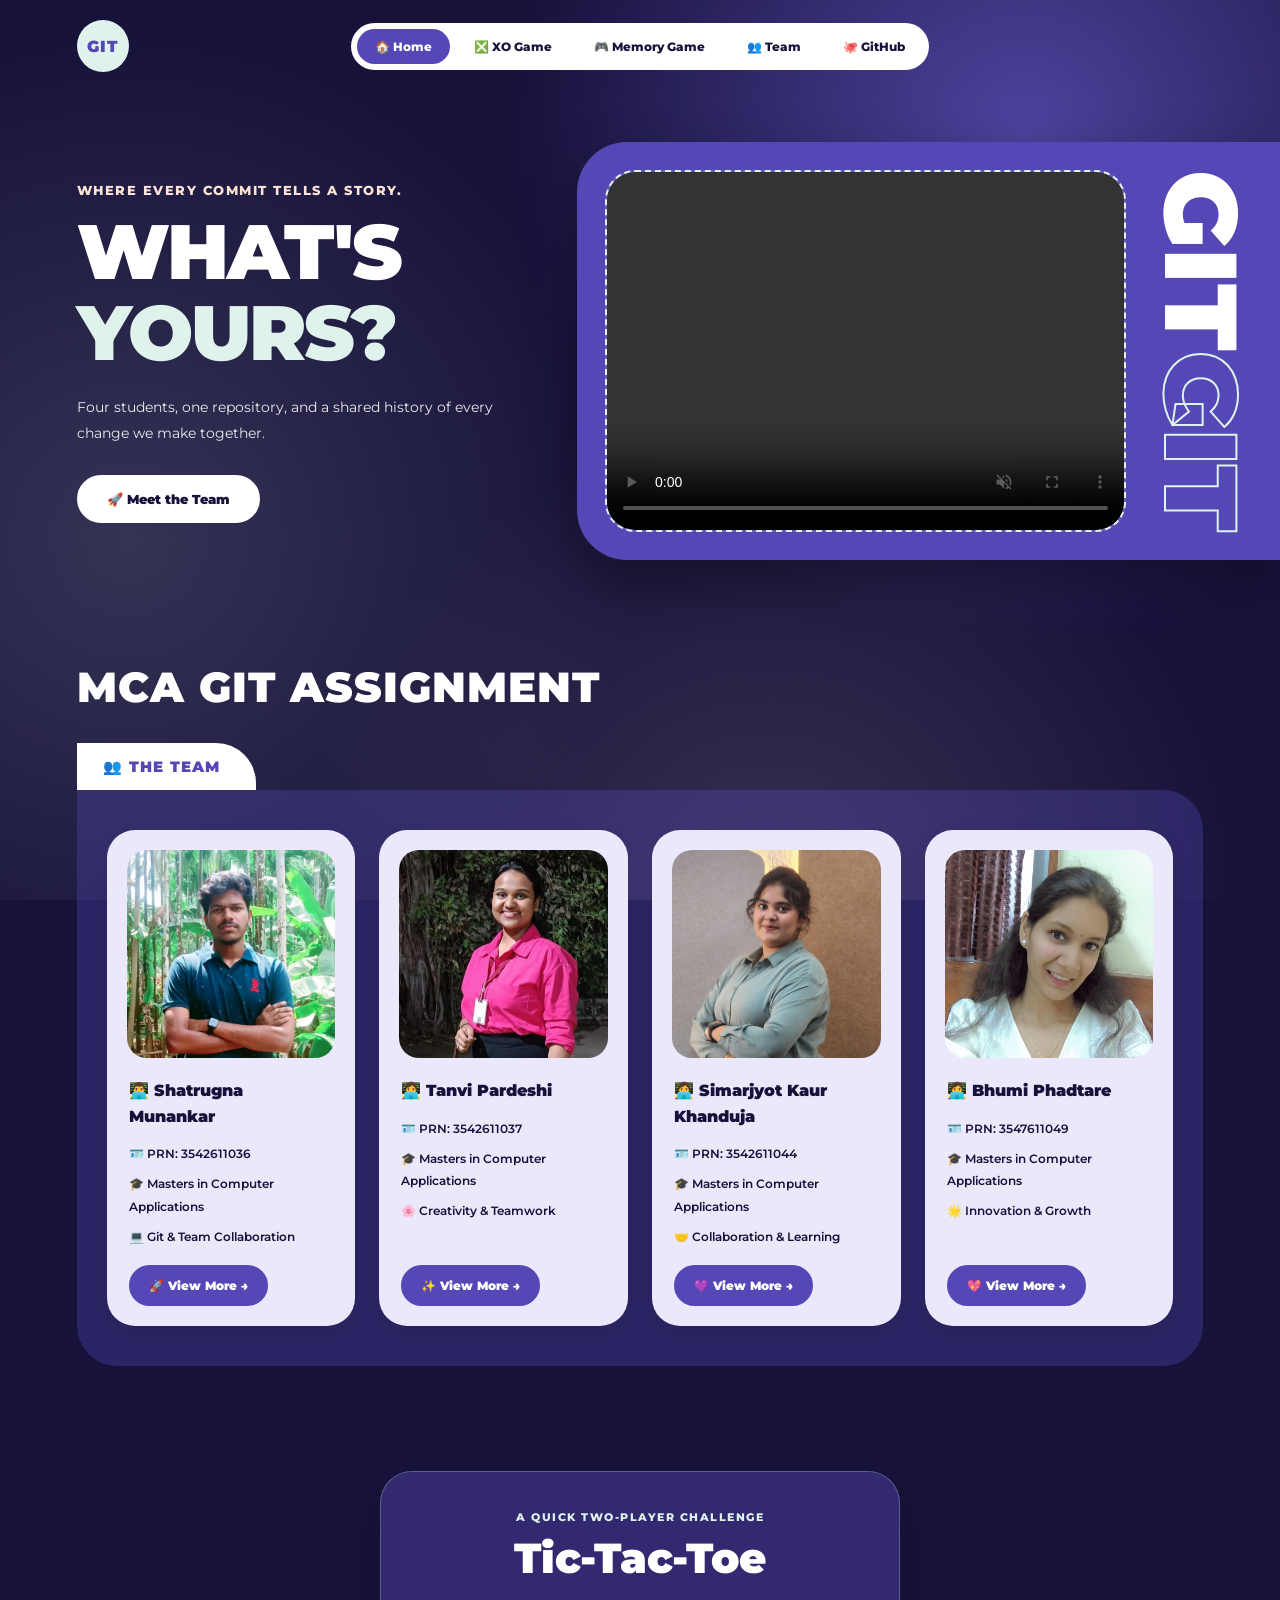
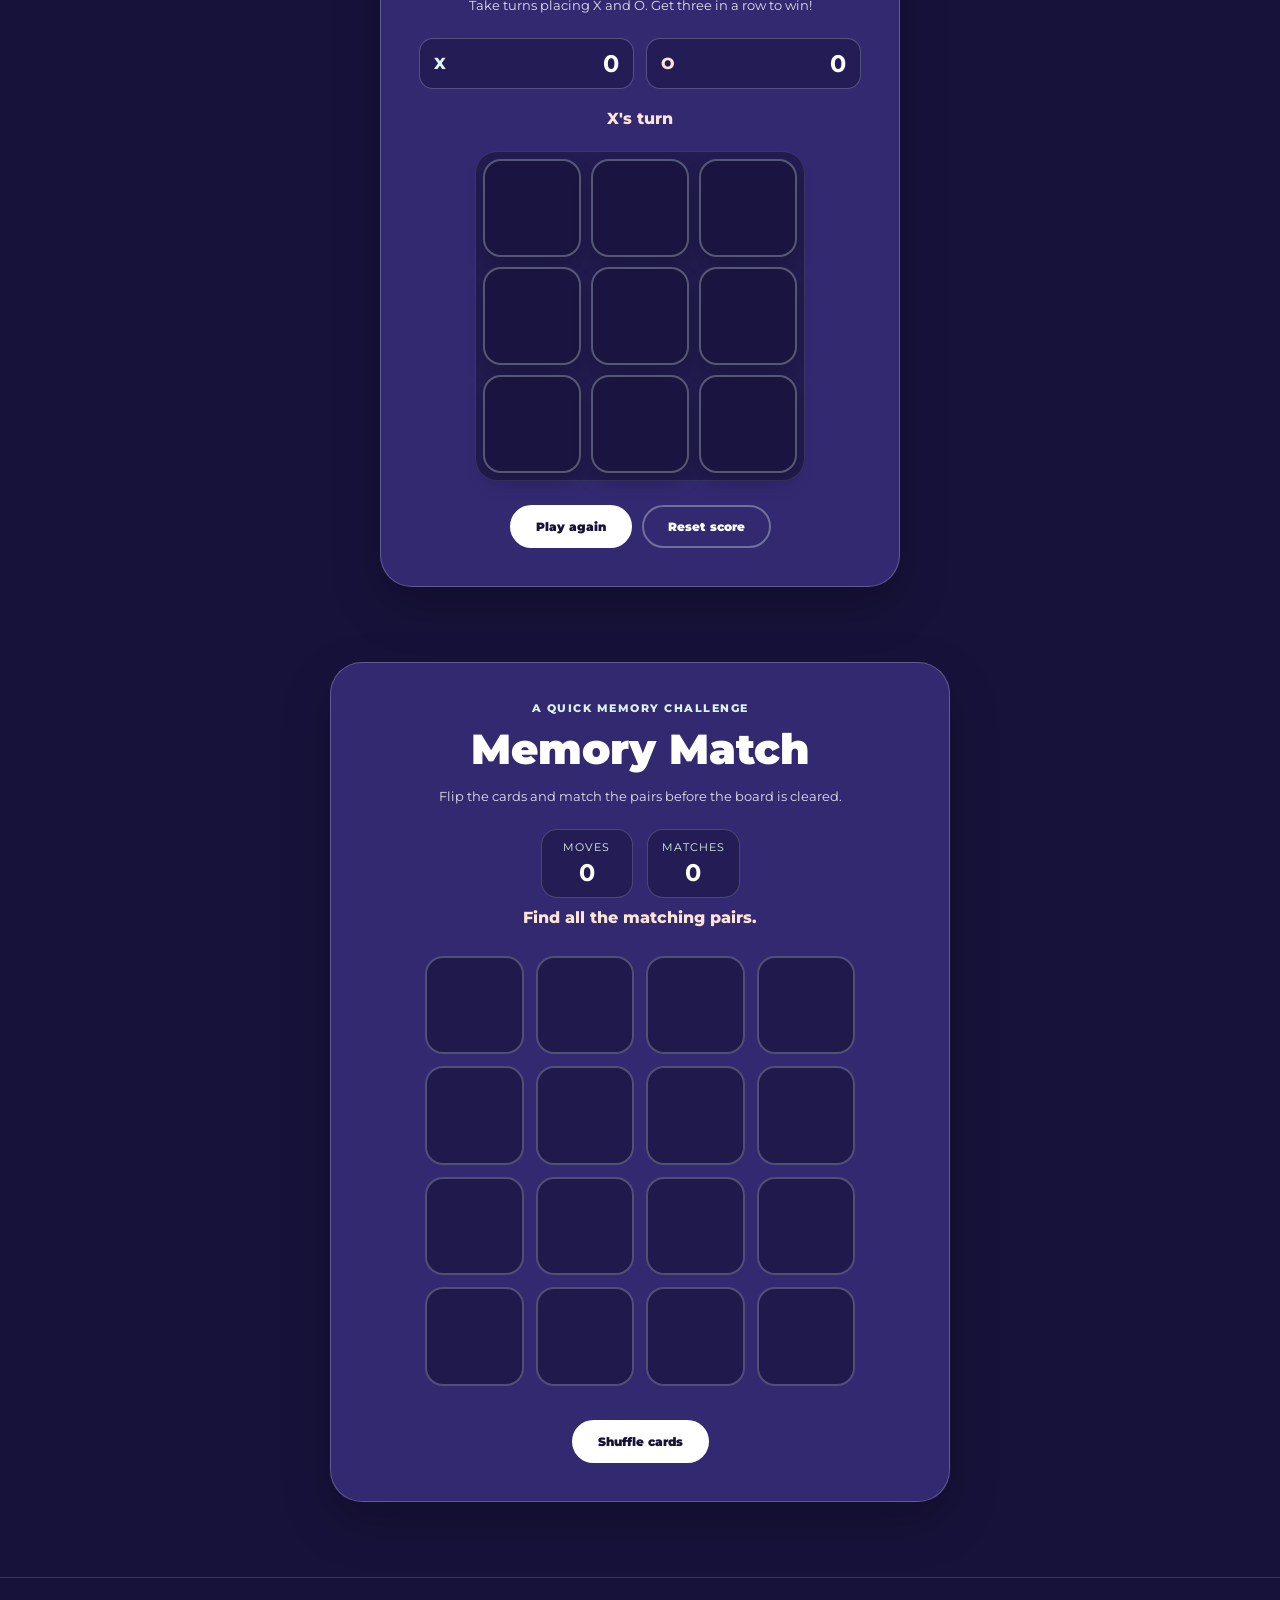
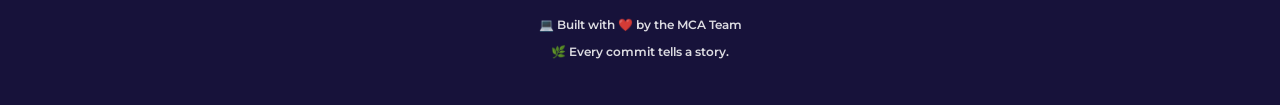
==== commit 8bce61ff: "Edited point counter" ====
--- a/index.html
+++ b/index.html
@@ -237,6 +237,17 @@
       <p class="game__eyebrow">A QUICK TWO-PLAYER CHALLENGE</p>
       <h2 class="game__title" id="game-title">Tic-Tac-Toe</h2>
       <p class="game__description">Take turns placing X and O. Get three in a row to win!</p>
+
+      <div class="game__scoreboard" aria-label="Scoreboard">
+        <div class="game__score game__score--x">
+          <span>X</span>
+          <strong id="score-x">0</strong>
+        </div>
+        <div class="game__score game__score--o">
+          <span>O</span>
+          <strong id="score-o">0</strong>
+        </div>
+      </div>
 
       <p class="game__status" id="game-status" aria-live="polite">X's turn</p>
       <div class="game__board" role="group" aria-label="Tic-Tac-Toe board">
@@ -250,7 +261,10 @@
         <button class="game__cell" type="button" aria-label="Row 3, column 2"></button>
         <button class="game__cell" type="button" aria-label="Row 3, column 3"></button>
       </div>
-      <button class="game__reset" id="game-reset" type="button">Play again</button>
+      <div class="game__actions">
+        <button class="game__reset" id="game-reset" type="button">Play again</button>
+        <button class="game__reset game__reset--secondary" id="score-reset" type="button">Reset score</button>
+      </div>
     </div>
   </section>
 
--- a/style.css
+++ b/style.css
@@ -265,12 +265,52 @@
   font-weight: 800;
 }
 
+.game__scoreboard {
+  display: grid;
+  grid-template-columns: repeat(2, minmax(0, 1fr));
+  gap: 12px;
+  margin-bottom: 20px;
+}
+
+.game__score {
+  display: flex;
+  align-items: center;
+  justify-content: space-between;
+  gap: 10px;
+  padding: 10px 14px;
+  border: 1px solid rgba(223, 243, 236, 0.25);
+  border-radius: 14px;
+  background: rgba(23, 18, 58, 0.5);
+  color: var(--white);
+  font-weight: 800;
+}
+
+.game__score span {
+  font-size: 16px;
+}
+
+.game__score strong {
+  font-size: 24px;
+}
+
+.game__score--x span {
+  color: var(--mint);
+}
+
+.game__score--o span {
+  color: var(--peach);
+}
+
 .game__board {
   display: grid;
   grid-template-columns: repeat(3, 1fr);
   gap: 10px;
   width: min(100%, 330px);
   margin: 0 auto 24px;
+  padding: 8px;
+  border-radius: 22px;
+  background: rgba(12, 9, 30, 0.4);
+  box-shadow: inset 0 0 0 1px rgba(223, 243, 236, 0.12);
 }
 
 .game__cell {
@@ -285,7 +325,8 @@
   font-size: clamp(40px, 10vw, 64px);
   font-weight: 900;
   cursor: pointer;
-  transition: background 0.2s ease, transform 0.2s ease, border-color 0.2s ease;
+  box-shadow: 0 10px 18px rgba(0, 0, 0, 0.18);
+  transition: background 0.2s ease, transform 0.2s ease, border-color 0.2s ease, box-shadow 0.2s ease;
 }
 
 .game__cell:not(:disabled):hover {
@@ -311,10 +352,18 @@
 .game__cell.is-winner {
   border-color: var(--mint);
   background: rgba(223, 243, 236, 0.2);
+  box-shadow: 0 0 0 3px rgba(124, 241, 210, 0.25), 0 12px 24px rgba(124, 241, 210, 0.2);
 }
 
 .game__cell:disabled {
   cursor: default;
+}
+
+.game__actions {
+  display: flex;
+  justify-content: center;
+  flex-wrap: wrap;
+  gap: 10px;
 }
 
 .game__reset {
@@ -330,10 +379,21 @@
   transition: background 0.2s ease, color 0.2s ease, transform 0.2s ease;
 }
 
+.game__reset--secondary {
+  border-color: rgba(223, 243, 236, 0.35);
+  background: transparent;
+  color: var(--white);
+}
+
 .game__reset:hover {
   transform: translateY(-2px);
   border-color: var(--mint);
   background: var(--mint);
+}
+
+.game__reset--secondary:hover {
+  background: rgba(223, 243, 236, 0.12);
+  color: var(--white);
 }
 
 
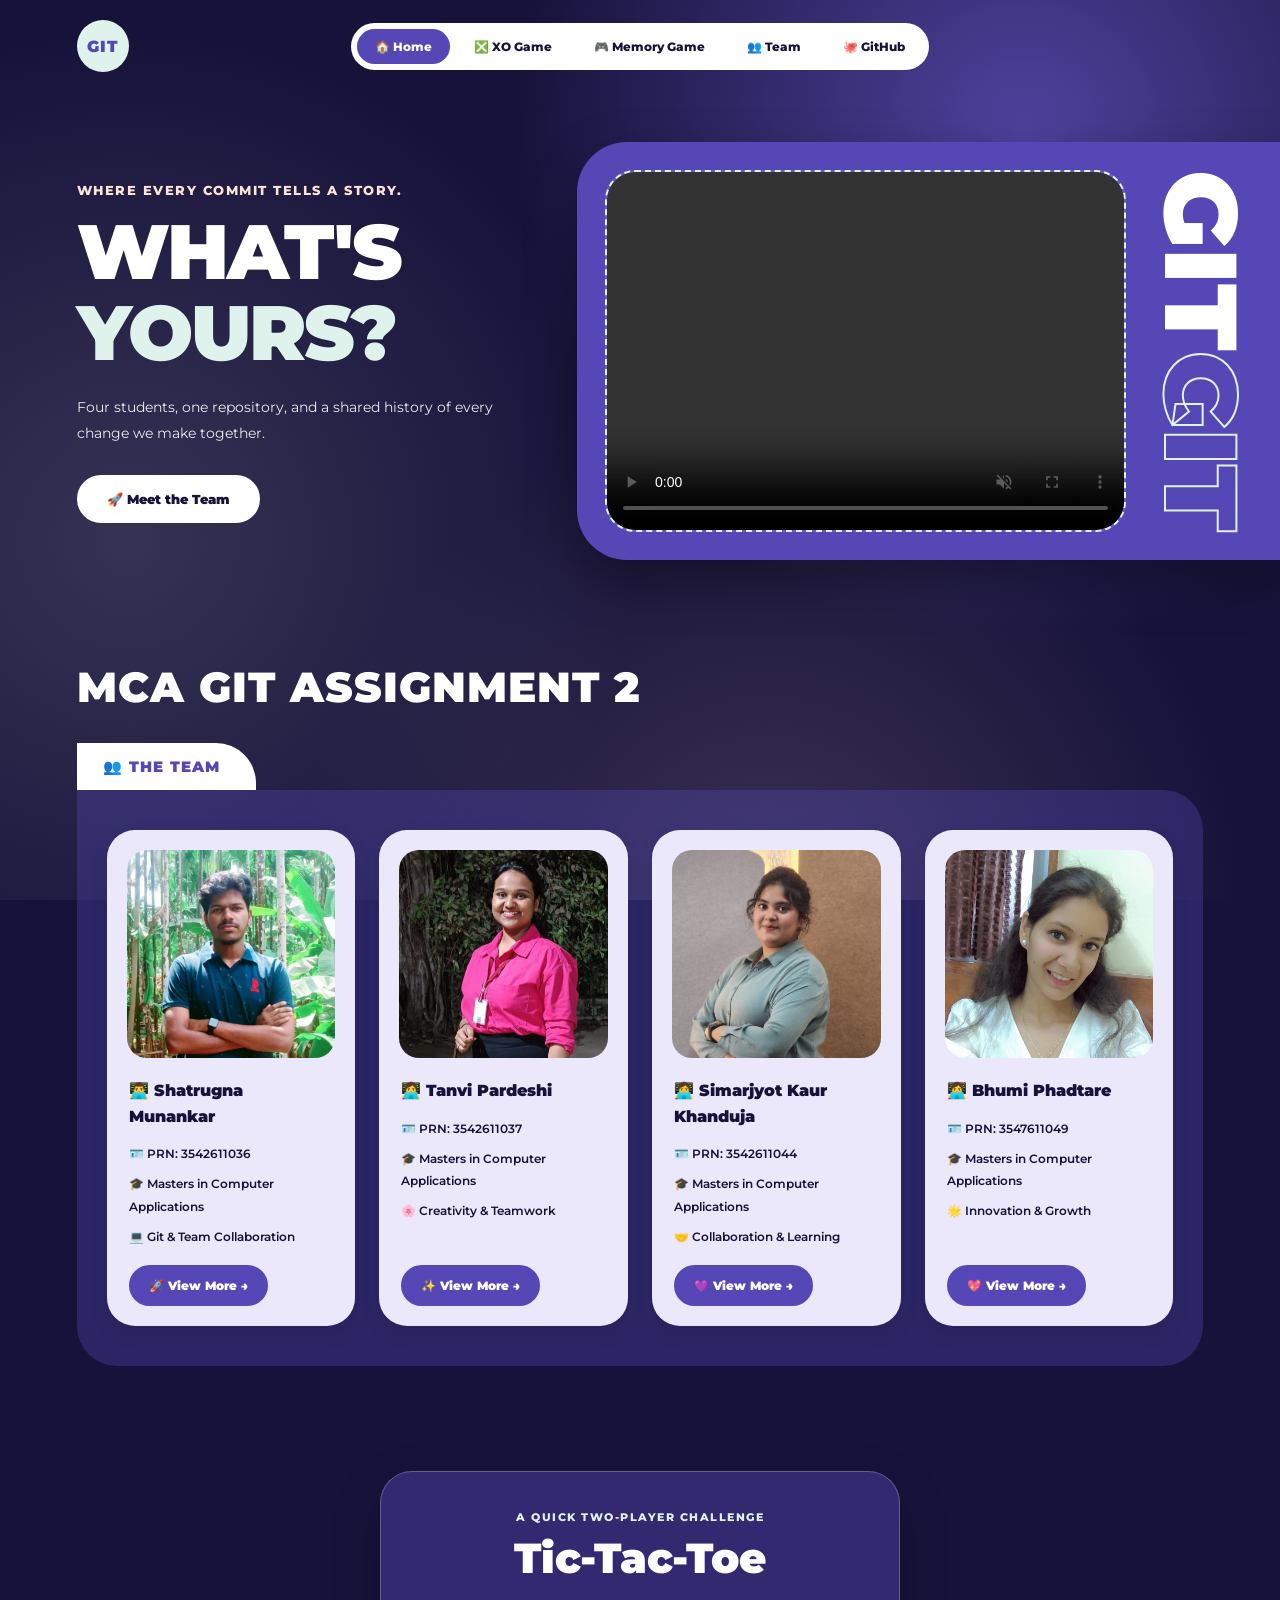
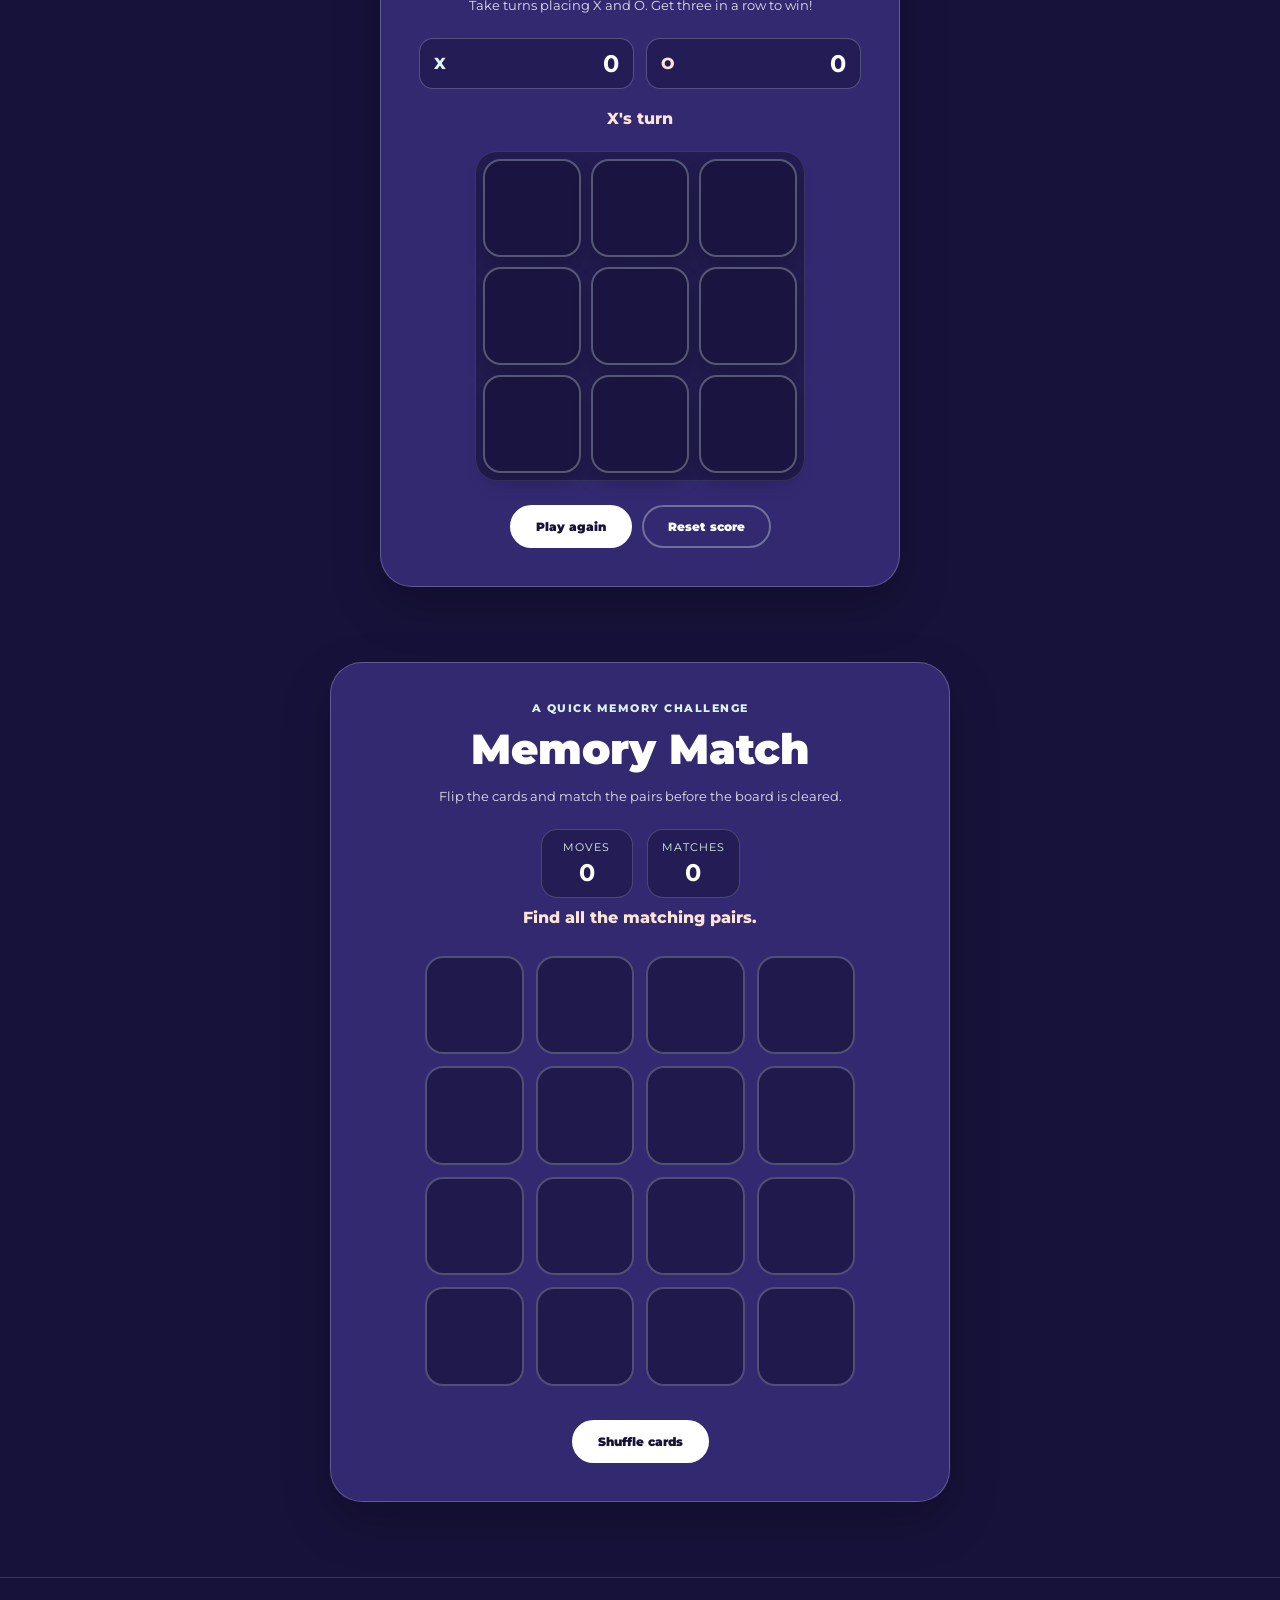
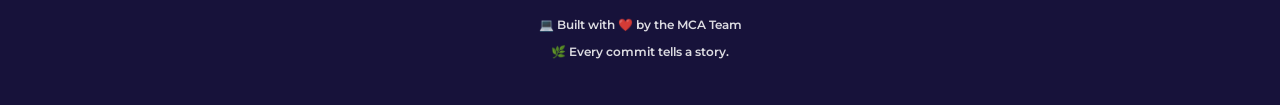
==== commit 03bcc8de: "changes made" ====
--- a/index.html
+++ b/index.html
@@ -86,7 +86,7 @@
   <section class="team-section" id="team">
 
     <h2 class="assignment-title">
-      MCA GIT ASSIGNMENT
+      MCA GIT ASSIGNMENT 2
     </h2>
 
     <h3 class="tab">
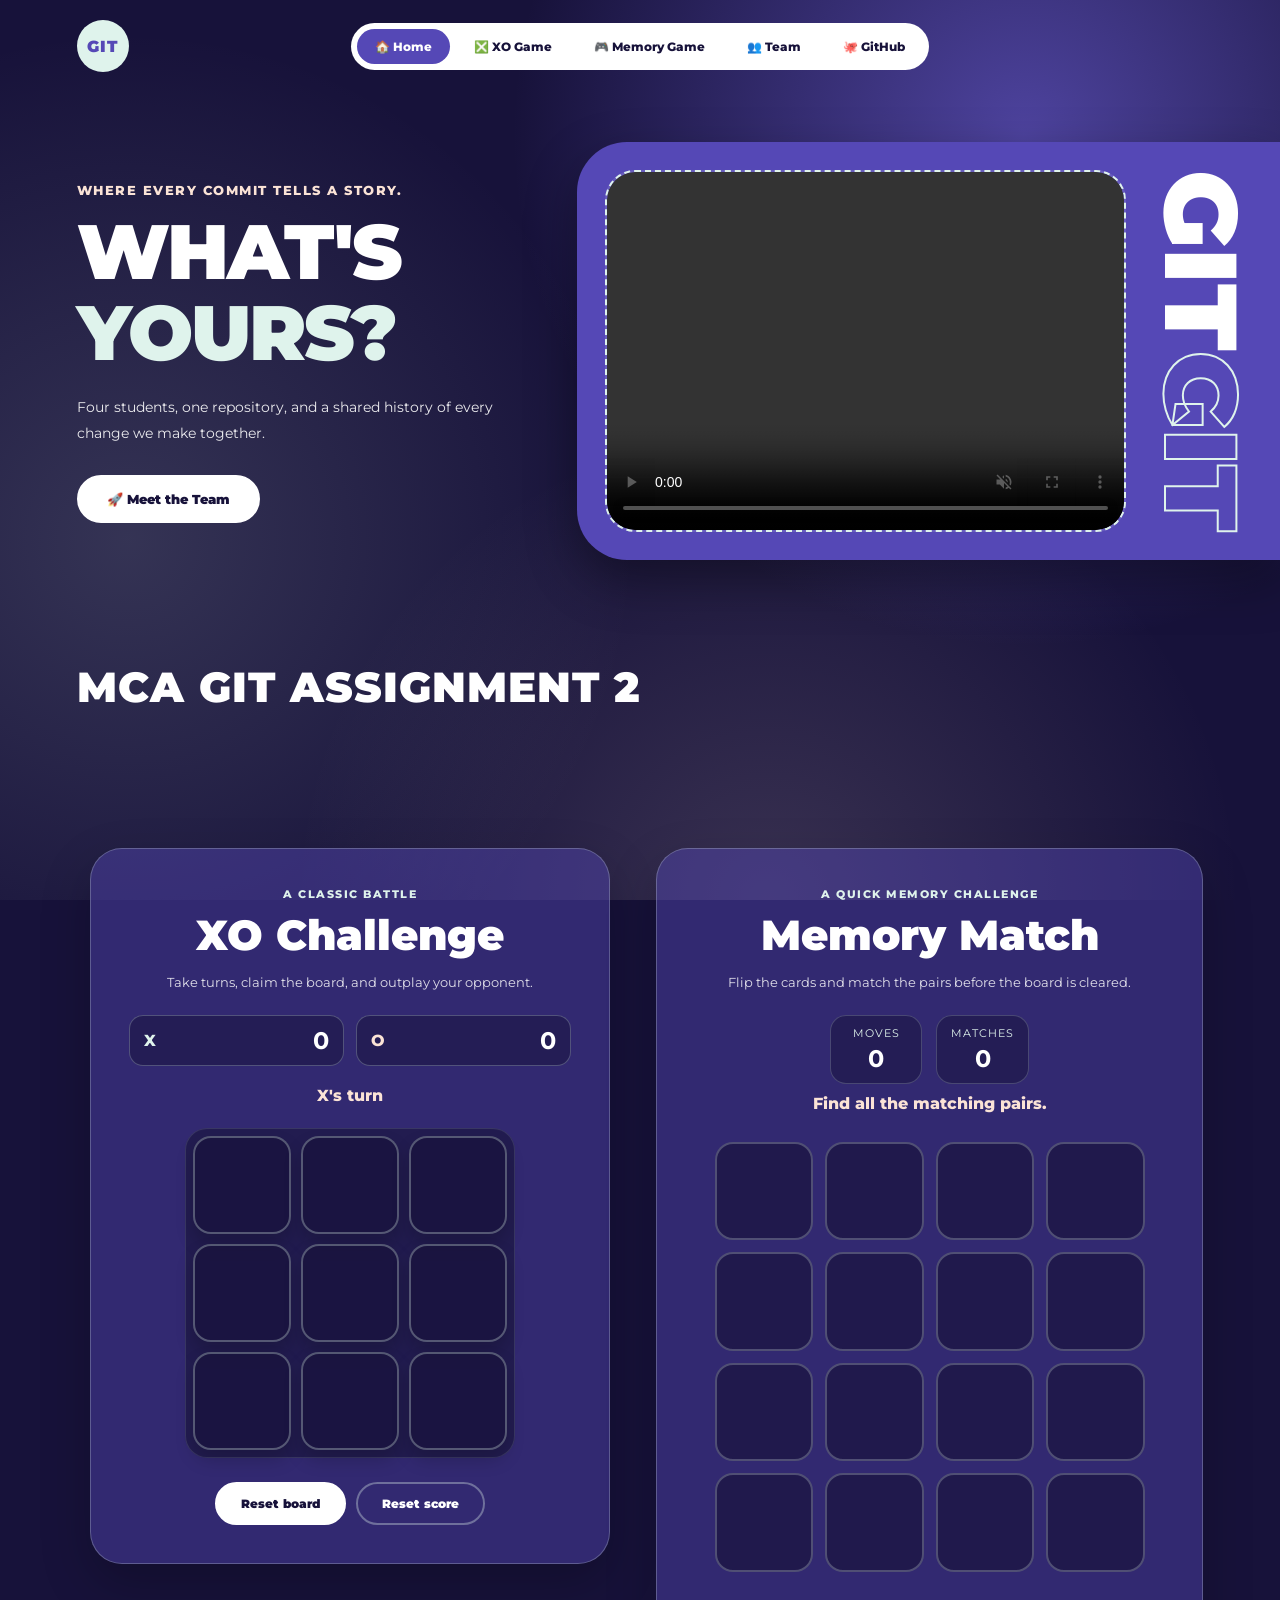
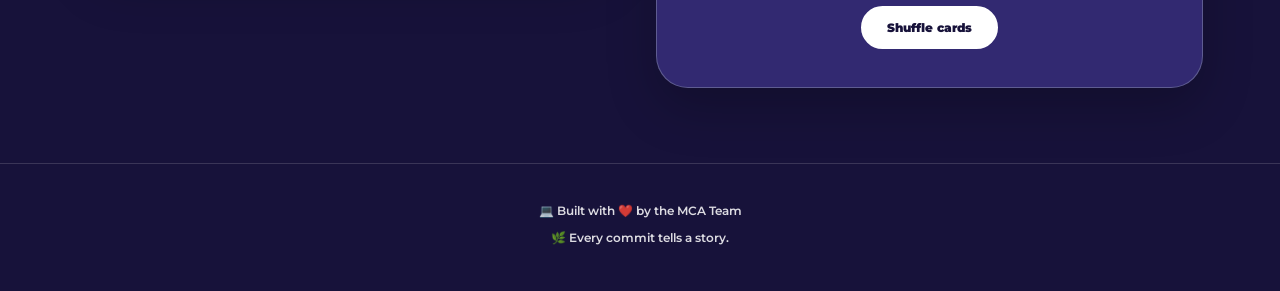
==== commit 5f807f0f: "Added the games side by side" ====
--- a/index.html
+++ b/index.html
@@ -89,228 +89,93 @@
       MCA GIT ASSIGNMENT 2
     </h2>
 
-    <h3 class="tab">
-      👥 THE TEAM
-    </h3>
-
-
-    <!-- TEAM CARDS -->
-    <div class="team">
-
-
-      <!-- CARD 1: SHATRUGNA -->
-      <article class="card">
-
-        <img
-          class="card__photo"
-          src="images/shatru.jpeg"
-          alt="Shatrugna Munankar"
-          loading="lazy"
-        >
-
-        <div class="card__content">
-
-          <h4 class="card__name">👨‍💻 Shatrugna Munankar</h4>
-
-          <ul class="card__info">
-            <li>🪪 PRN: 3542611036</li>
-            <li>🎓 Masters in Computer Applications</li>
-            <li>💻 Git & Team Collaboration</li>
-          </ul>
-
-          <a
-            class="card__link"
-            href="shatru-portfolio/shatru.html"
-          >
-            🚀 View More →
-          </a>
-
-        </div>
-
-      </article>
-
-
-      <!-- CARD 2: TANVI -->
-      <article class="card">
-
-        <img
-          class="card__photo"
-          src="images/Tanvi_img.jpeg"
-          alt="Tanvi Pardeshi"
-          loading="lazy"
-        >
-
-        <div class="card__content">
-
-          <h4 class="card__name">👩‍💻 Tanvi Pardeshi</h4>
-
-          <ul class="card__info">
-            <li>🪪 PRN: 3542611037</li>
-            <li>🎓 Masters in Computer Applications</li>
-            <li>🌸 Creativity & Teamwork</li>
-          </ul>
-
-          <a
-            class="card__link"
-            href="tanvi_portfolio/tanviweb_pg.html"
-          >
-            ✨ View More →
-          </a>
-
-        </div>
-
-      </article>
-
-
-      <!-- CARD 3: SIMARJYOT -->
-      <article class="card">
-
-        <img
-          class="card__photo"
-          src="images/Simarrr-image.jpeg"
-          alt="Simarjyot Kaur Khanduja"
-          loading="lazy"
-        >
-
-        <div class="card__content">
-
-          <h4 class="card__name">👩‍💻 Simarjyot Kaur Khanduja</h4>
-
-          <ul class="card__info">
-            <li>🪪 PRN: 3542611044</li>
-            <li>🎓 Masters in Computer Applications</li>
-            <li>🤝 Collaboration & Learning</li>
-          </ul>
-
-          <a
-            class="card__link"
-            href="simarrr_portfolio/simarrr.html"
-          >
-            💜 View More →
-          </a>
-
-        </div>
-
-      </article>
-
-
-      <!-- CARD 4: BHUMI -->
-      <article class="card">
-
-        <img
-          class="card__photo"
-          src="images/photo.jpeg"
-          alt="Bhumi Phadtare"
-          loading="lazy"
-        >
-
-        <div class="card__content">
-
-          <h4 class="card__name">👩‍💻 Bhumi Phadtare</h4>
-
-          <ul class="card__info">
-            <li>🪪 PRN: 3547611049</li>
-            <li>🎓 Masters in Computer Applications</li>
-            <li>🌟 Innovation & Growth</li>
-          </ul>
-
-          <a
-            class="card__link"
-            href="Bhumipf/pf.html"
-          >
-            💖 View More →
-          </a>
-
-        </div>
-
-      </article>
-
-
-    </div>
-
-  </section>
-
-
-  <!-- ========== XO GAME ========== -->
-  <section class="game-section" id="game" aria-labelledby="game-title">
-    <div class="game-card">
-      <p class="game__eyebrow">A QUICK TWO-PLAYER CHALLENGE</p>
-      <h2 class="game__title" id="game-title">Tic-Tac-Toe</h2>
-      <p class="game__description">Take turns placing X and O. Get three in a row to win!</p>
-
-      <div class="game__scoreboard" aria-label="Scoreboard">
-        <div class="game__score game__score--x">
-          <span>X</span>
-          <strong id="score-x">0</strong>
-        </div>
-        <div class="game__score game__score--o">
-          <span>O</span>
-          <strong id="score-o">0</strong>
-        </div>
-      </div>
-
-      <p class="game__status" id="game-status" aria-live="polite">X's turn</p>
-      <div class="game__board" role="group" aria-label="Tic-Tac-Toe board">
-        <button class="game__cell" type="button" aria-label="Row 1, column 1"></button>
-        <button class="game__cell" type="button" aria-label="Row 1, column 2"></button>
-        <button class="game__cell" type="button" aria-label="Row 1, column 3"></button>
-        <button class="game__cell" type="button" aria-label="Row 2, column 1"></button>
-        <button class="game__cell" type="button" aria-label="Row 2, column 2"></button>
-        <button class="game__cell" type="button" aria-label="Row 2, column 3"></button>
-        <button class="game__cell" type="button" aria-label="Row 3, column 1"></button>
-        <button class="game__cell" type="button" aria-label="Row 3, column 2"></button>
-        <button class="game__cell" type="button" aria-label="Row 3, column 3"></button>
-      </div>
-      <div class="game__actions">
-        <button class="game__reset" id="game-reset" type="button">Play again</button>
-        <button class="game__reset game__reset--secondary" id="score-reset" type="button">Reset score</button>
-      </div>
+  
     </div>
   </section>
 
 
-  <!-- ========== MEMORY GAME ========== -->
-  <section class="memory-game-section" id="memory-game" aria-labelledby="memory-game-title">
-    <div class="game-card memory-card-panel">
-      <p class="game__eyebrow">A QUICK MEMORY CHALLENGE</p>
-      <h2 class="game__title" id="memory-game-title">Memory Match</h2>
-      <p class="game__description">Flip the cards and match the pairs before the board is cleared.</p>
+  <!-- ========== GAMES SECTION ========== -->
+  <div class="games-showcase">
+    <section class="game-section" id="game" aria-labelledby="xo-game-title">
+      <div class="game-card">
+        <p class="game__eyebrow">A CLASSIC BATTLE</p>
+        <h2 class="game__title" id="xo-game-title">XO Challenge</h2>
+        <p class="game__description">Take turns, claim the board, and outplay your opponent.</p>
 
-      <div class="memory__stats" aria-live="polite">
-        <div class="memory__stat-box">
-          <span class="memory__label">Moves</span>
-          <strong id="memory-moves">0</strong>
+        <div class="game__scoreboard" aria-live="polite">
+          <div class="game__score game__score--x">
+            <span>X</span>
+            <strong id="score-x">0</strong>
+          </div>
+          <div class="game__score game__score--o">
+            <span>O</span>
+            <strong id="score-o">0</strong>
+          </div>
         </div>
-        <div class="memory__stat-box">
-          <span class="memory__label">Matches</span>
-          <strong id="memory-matches">0</strong>
+
+        <p class="game__status" id="game-status">X's turn</p>
+
+        <div class="game__board" role="grid" aria-label="XO board">
+          <button class="game__cell" type="button" aria-label="Row 1, column 1"></button>
+          <button class="game__cell" type="button" aria-label="Row 1, column 2"></button>
+          <button class="game__cell" type="button" aria-label="Row 1, column 3"></button>
+          <button class="game__cell" type="button" aria-label="Row 2, column 1"></button>
+          <button class="game__cell" type="button" aria-label="Row 2, column 2"></button>
+          <button class="game__cell" type="button" aria-label="Row 2, column 3"></button>
+          <button class="game__cell" type="button" aria-label="Row 3, column 1"></button>
+          <button class="game__cell" type="button" aria-label="Row 3, column 2"></button>
+          <button class="game__cell" type="button" aria-label="Row 3, column 3"></button>
+        </div>
+
+        <div class="game__actions">
+          <button class="game__reset" id="game-reset" type="button">Reset board</button>
+          <button class="game__reset game__reset--secondary" id="score-reset" type="button">Reset score</button>
         </div>
       </div>
+    </section>
 
-      <p class="game__status memory__status" id="memory-status">Find all the matching pairs.</p>
+    <section class="memory-game-section" id="memory-game" aria-labelledby="memory-game-title">
+      <div class="game-card memory-card-panel">
+        <p class="game__eyebrow">A QUICK MEMORY CHALLENGE</p>
+        <h2 class="game__title" id="memory-game-title">Memory Match</h2>
+        <p class="game__description">Flip the cards and match the pairs before the board is cleared.</p>
 
-      <div class="memory__board" role="group" aria-label="Memory match board">
-        <button class="memory-card" type="button" aria-label="Hidden memory card 1"></button>
-        <button class="memory-card" type="button" aria-label="Hidden memory card 2"></button>
-        <button class="memory-card" type="button" aria-label="Hidden memory card 3"></button>
-        <button class="memory-card" type="button" aria-label="Hidden memory card 4"></button>
-        <button class="memory-card" type="button" aria-label="Hidden memory card 5"></button>
-        <button class="memory-card" type="button" aria-label="Hidden memory card 6"></button>
-        <button class="memory-card" type="button" aria-label="Hidden memory card 7"></button>
-        <button class="memory-card" type="button" aria-label="Hidden memory card 8"></button>
-        <button class="memory-card" type="button" aria-label="Hidden memory card 9"></button>
-        <button class="memory-card" type="button" aria-label="Hidden memory card 10"></button>
-        <button class="memory-card" type="button" aria-label="Hidden memory card 11"></button>
-        <button class="memory-card" type="button" aria-label="Hidden memory card 12"></button>
-        <button class="memory-card" type="button" aria-label="Hidden memory card 13"></button>
-        <button class="memory-card" type="button" aria-label="Hidden memory card 14"></button>
-        <button class="memory-card" type="button" aria-label="Hidden memory card 15"></button>
-        <button class="memory-card" type="button" aria-label="Hidden memory card 16"></button>
+        <div class="memory__stats" aria-live="polite">
+          <div class="memory__stat-box">
+            <span class="memory__label">Moves</span>
+            <strong id="memory-moves">0</strong>
+          </div>
+          <div class="memory__stat-box">
+            <span class="memory__label">Matches</span>
+            <strong id="memory-matches">0</strong>
+          </div>
+        </div>
+
+        <p class="game__status memory__status" id="memory-status">Find all the matching pairs.</p>
+
+        <div class="memory__board" role="group" aria-label="Memory match board">
+          <button class="memory-card" type="button" aria-label="Hidden memory card 1"></button>
+          <button class="memory-card" type="button" aria-label="Hidden memory card 2"></button>
+          <button class="memory-card" type="button" aria-label="Hidden memory card 3"></button>
+          <button class="memory-card" type="button" aria-label="Hidden memory card 4"></button>
+          <button class="memory-card" type="button" aria-label="Hidden memory card 5"></button>
+          <button class="memory-card" type="button" aria-label="Hidden memory card 6"></button>
+          <button class="memory-card" type="button" aria-label="Hidden memory card 7"></button>
+          <button class="memory-card" type="button" aria-label="Hidden memory card 8"></button>
+          <button class="memory-card" type="button" aria-label="Hidden memory card 9"></button>
+          <button class="memory-card" type="button" aria-label="Hidden memory card 10"></button>
+          <button class="memory-card" type="button" aria-label="Hidden memory card 11"></button>
+          <button class="memory-card" type="button" aria-label="Hidden memory card 12"></button>
+          <button class="memory-card" type="button" aria-label="Hidden memory card 13"></button>
+          <button class="memory-card" type="button" aria-label="Hidden memory card 14"></button>
+          <button class="memory-card" type="button" aria-label="Hidden memory card 15"></button>
+          <button class="memory-card" type="button" aria-label="Hidden memory card 16"></button>
+        </div>
+
+        <button class="game__reset memory__reset" id="memory-reset" type="button">Shuffle cards</button>
       </div>
-
-      <button class="game__reset memory__reset" id="memory-reset" type="button">Shuffle cards</button>
-    </div>
-  </section>
+    </section>
+  </div>
 
 
   <!-- ========== FOOTER ========== -->
--- a/style.css
+++ b/style.css
@@ -219,12 +219,21 @@
 }
 
 
-/* ========== XO GAME ========== */
-
-.game-section {
+/* ========== GAMES SHOWCASE ========== */
+
+.games-showcase {
+  display: grid;
+  grid-template-columns: repeat(2, minmax(0, 1fr));
+  align-items: start;
+  gap: 32px;
+  padding: 25px 6vw 75px;
+}
+
+.game-section,
+.memory-game-section {
   display: grid;
   place-items: center;
-  padding: 25px 6vw 75px;
+  width: 100%;
 }
 
 .game-card {
@@ -400,13 +409,17 @@
 /* ========== MEMORY GAME ========== */
 
 .memory-game-section {
-  display: grid;
-  place-items: center;
-  padding: 0 6vw 75px;
+  padding: 0;
 }
 
 .memory-card-panel {
   width: min(100%, 620px);
+}
+
+@media (max-width: 900px) {
+  .games-showcase {
+    grid-template-columns: 1fr;
+  }
 }
 
 .memory__stats {
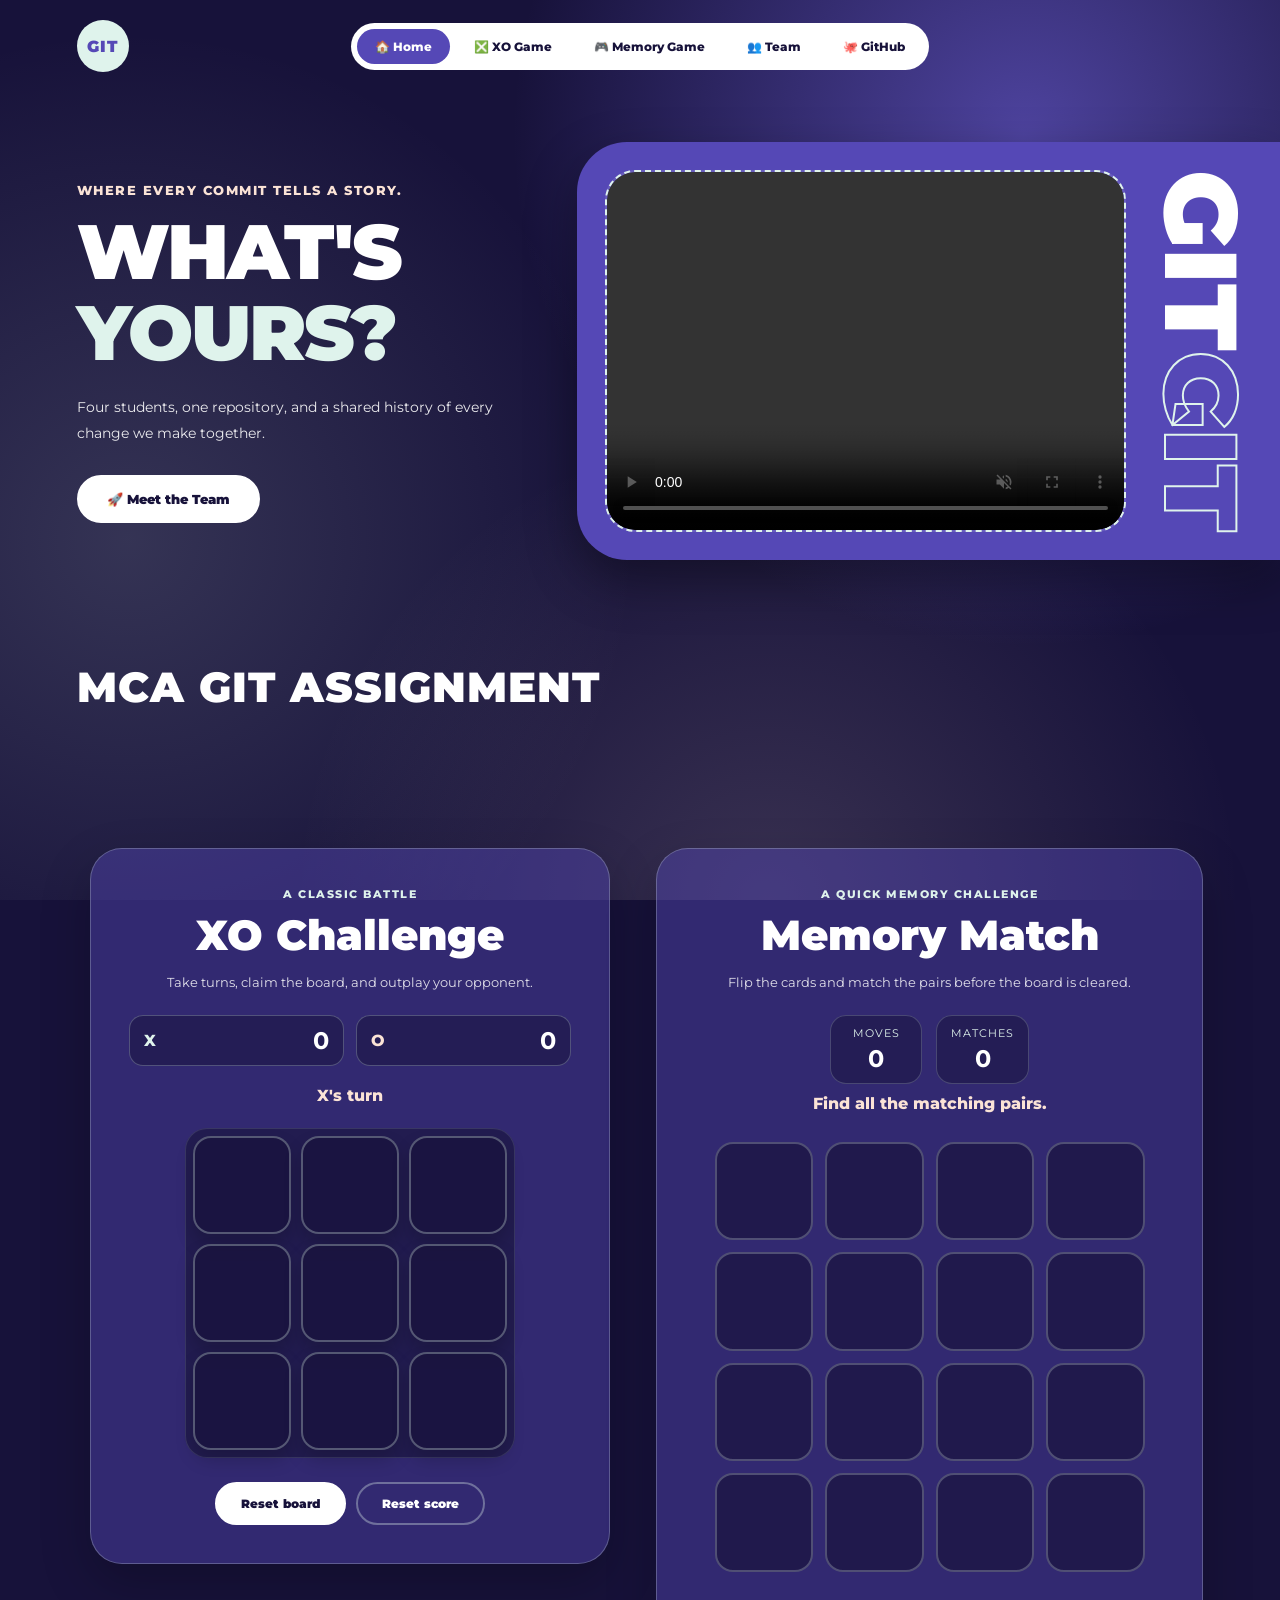
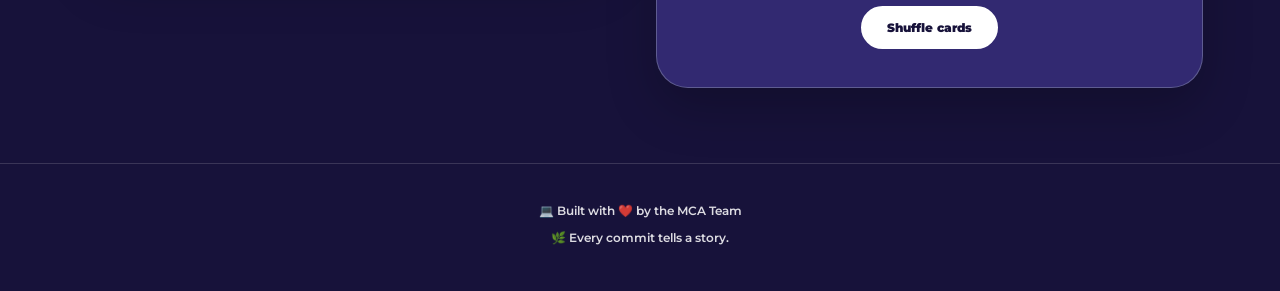
==== commit 4d496a9d: "Revert "changes made" This reverts commit 03bcc8de8b39262ba04ddfcf4a3b9a95386113ba." ====
--- a/index.html
+++ b/index.html
@@ -86,7 +86,7 @@
   <section class="team-section" id="team">
 
     <h2 class="assignment-title">
-      MCA GIT ASSIGNMENT 2
+      MCA GIT ASSIGNMENT
     </h2>
 
   
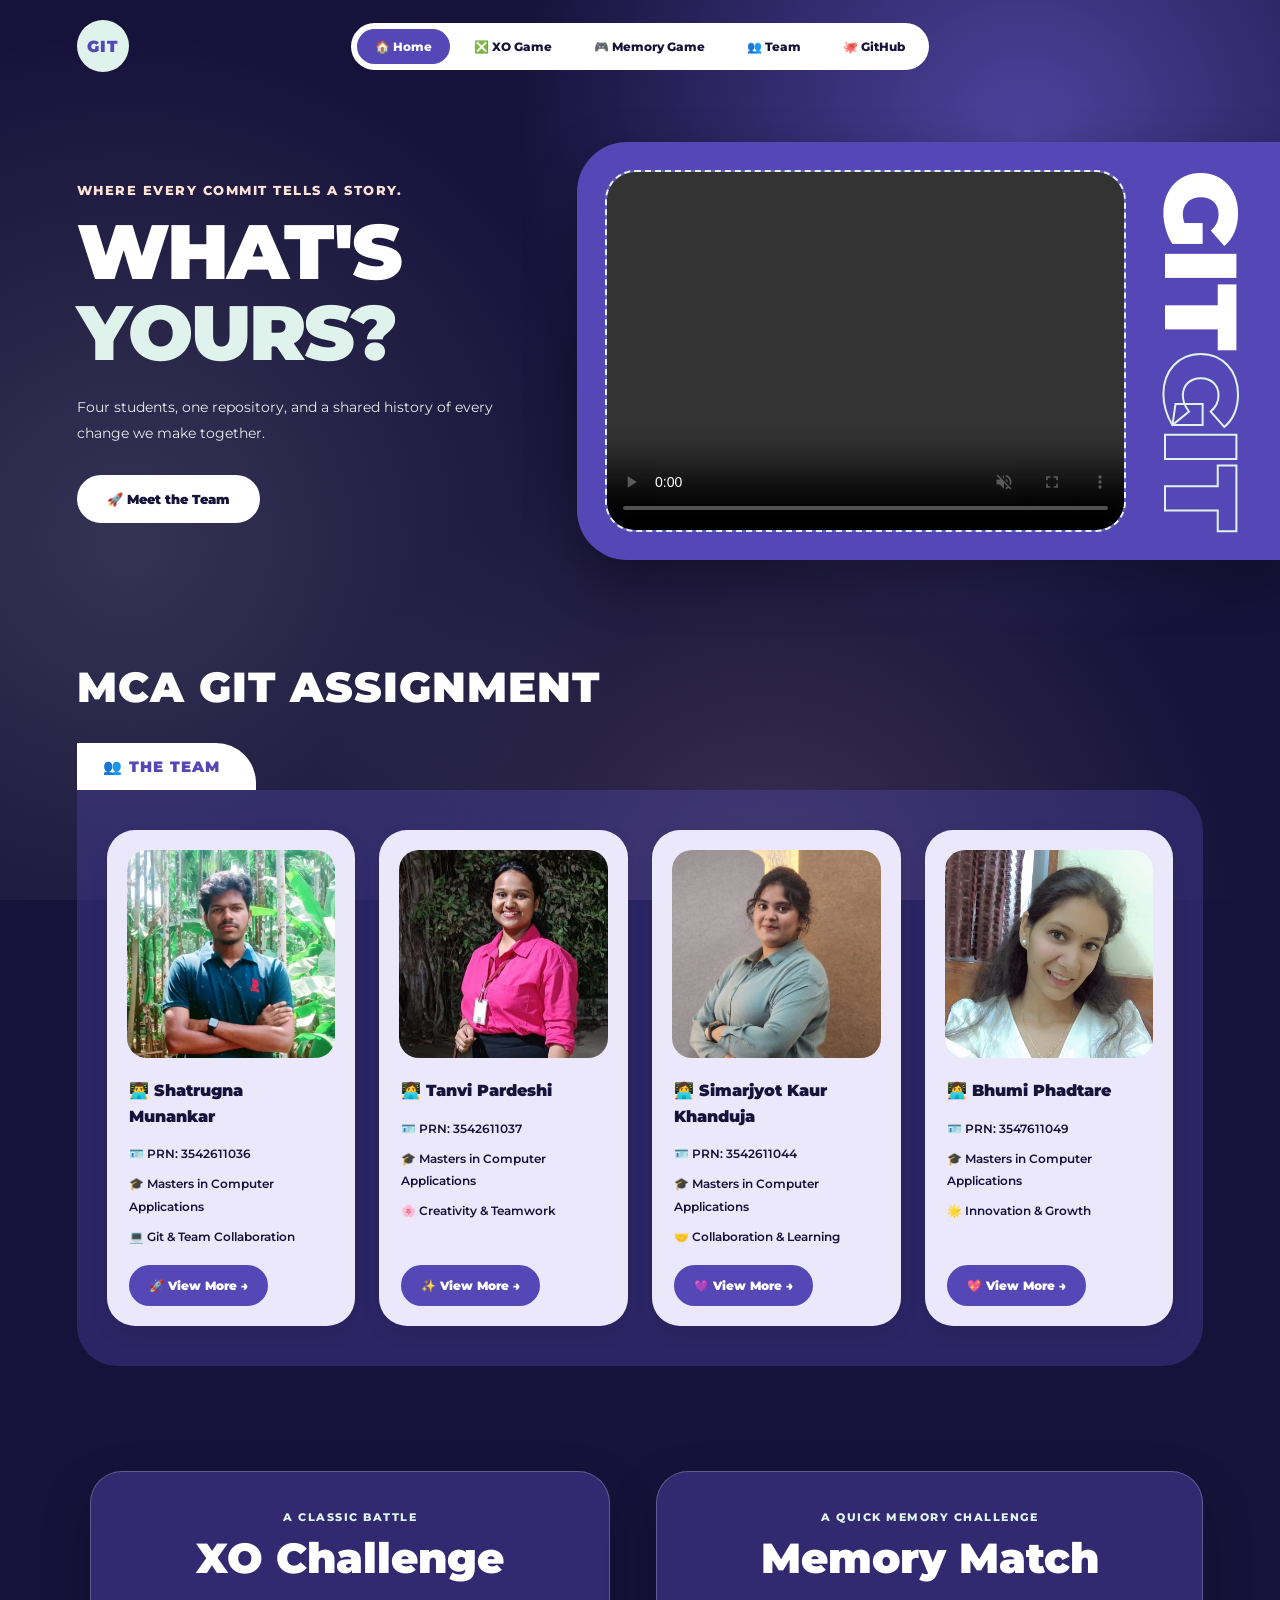
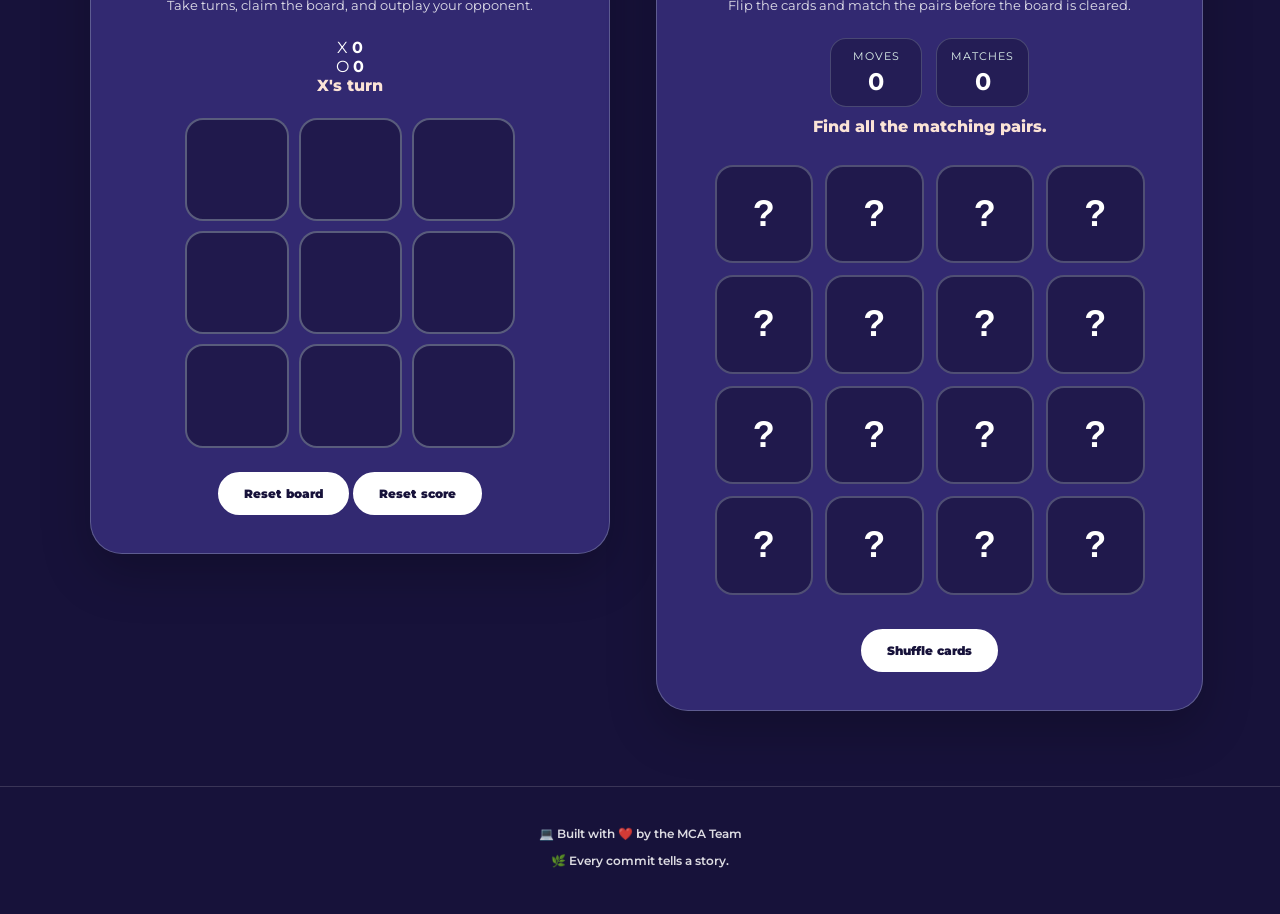
==== commit f153aa09: "Improved the code Structure" ====
--- a/index.html
+++ b/index.html
@@ -89,8 +89,145 @@
       MCA GIT ASSIGNMENT
     </h2>
 
-  
+    <h3 class="tab">
+      👥 THE TEAM
+    </h3>
+
+
+    <!-- TEAM CARDS -->
+    <div class="team">
+
+
+      <!-- CARD 1: SHATRUGNA -->
+      <article class="card">
+
+        <img
+          class="card__photo"
+          src="images/shatru.jpeg"
+          alt="Shatrugna Munankar"
+          loading="lazy"
+        >
+
+        <div class="card__content">
+
+          <h4 class="card__name">👨‍💻 Shatrugna Munankar</h4>
+
+          <ul class="card__info">
+            <li>🪪 PRN: 3542611036</li>
+            <li>🎓 Masters in Computer Applications</li>
+            <li>💻 Git & Team Collaboration</li>
+          </ul>
+
+          <a
+            class="card__link"
+            href="shatru-portfolio/shatru.html"
+          >
+            🚀 View More →
+          </a>
+
+        </div>
+
+      </article>
+
+
+      <!-- CARD 2: TANVI -->
+      <article class="card">
+
+        <img
+          class="card__photo"
+          src="images/Tanvi_img.jpeg"
+          alt="Tanvi Pardeshi"
+          loading="lazy"
+        >
+
+        <div class="card__content">
+
+          <h4 class="card__name">👩‍💻 Tanvi Pardeshi</h4>
+
+          <ul class="card__info">
+            <li>🪪 PRN: 3542611037</li>
+            <li>🎓 Masters in Computer Applications</li>
+            <li>🌸 Creativity & Teamwork</li>
+          </ul>
+
+          <a
+            class="card__link"
+            href="tanvi_portfolio/tanviweb_pg.html"
+          >
+            ✨ View More →
+          </a>
+
+        </div>
+
+      </article>
+
+
+      <!-- CARD 3: SIMARJYOT -->
+      <article class="card">
+
+        <img
+          class="card__photo"
+          src="images/Simarrr-image.jpeg"
+          alt="Simarjyot Kaur Khanduja"
+          loading="lazy"
+        >
+
+        <div class="card__content">
+
+          <h4 class="card__name">👩‍💻 Simarjyot Kaur Khanduja</h4>
+
+          <ul class="card__info">
+            <li>🪪 PRN: 3542611044</li>
+            <li>🎓 Masters in Computer Applications</li>
+            <li>🤝 Collaboration & Learning</li>
+          </ul>
+
+          <a
+            class="card__link"
+            href="simarrr_portfolio/simarrr.html"
+          >
+            💜 View More →
+          </a>
+
+        </div>
+
+      </article>
+
+
+      <!-- CARD 4: BHUMI -->
+      <article class="card">
+
+        <img
+          class="card__photo"
+          src="images/photo.jpeg"
+          alt="Bhumi Phadtare"
+          loading="lazy"
+        >
+
+        <div class="card__content">
+
+          <h4 class="card__name">👩‍💻 Bhumi Phadtare</h4>
+
+          <ul class="card__info">
+            <li>🪪 PRN: 3547611049</li>
+            <li>🎓 Masters in Computer Applications</li>
+            <li>🌟 Innovation & Growth</li>
+          </ul>
+
+          <a
+            class="card__link"
+            href="Bhumipf/pf.html"
+          >
+            💖 View More →
+          </a>
+
+        </div>
+
+      </article>
+
+
     </div>
+
   </section>
 
 
@@ -115,7 +252,7 @@
 
         <p class="game__status" id="game-status">X's turn</p>
 
-        <div class="game__board" role="grid" aria-label="XO board">
+        <div class="game__board" id="xo-board" role="grid" aria-label="XO board">
           <button class="game__cell" type="button" aria-label="Row 1, column 1"></button>
           <button class="game__cell" type="button" aria-label="Row 1, column 2"></button>
           <button class="game__cell" type="button" aria-label="Row 1, column 3"></button>
--- a/style.css
+++ b/style.css
@@ -274,52 +274,12 @@
   font-weight: 800;
 }
 
-.game__scoreboard {
-  display: grid;
-  grid-template-columns: repeat(2, minmax(0, 1fr));
-  gap: 12px;
-  margin-bottom: 20px;
-}
-
-.game__score {
-  display: flex;
-  align-items: center;
-  justify-content: space-between;
-  gap: 10px;
-  padding: 10px 14px;
-  border: 1px solid rgba(223, 243, 236, 0.25);
-  border-radius: 14px;
-  background: rgba(23, 18, 58, 0.5);
-  color: var(--white);
-  font-weight: 800;
-}
-
-.game__score span {
-  font-size: 16px;
-}
-
-.game__score strong {
-  font-size: 24px;
-}
-
-.game__score--x span {
-  color: var(--mint);
-}
-
-.game__score--o span {
-  color: var(--peach);
-}
-
 .game__board {
   display: grid;
   grid-template-columns: repeat(3, 1fr);
   gap: 10px;
   width: min(100%, 330px);
   margin: 0 auto 24px;
-  padding: 8px;
-  border-radius: 22px;
-  background: rgba(12, 9, 30, 0.4);
-  box-shadow: inset 0 0 0 1px rgba(223, 243, 236, 0.12);
 }
 
 .game__cell {
@@ -334,8 +294,7 @@
   font-size: clamp(40px, 10vw, 64px);
   font-weight: 900;
   cursor: pointer;
-  box-shadow: 0 10px 18px rgba(0, 0, 0, 0.18);
-  transition: background 0.2s ease, transform 0.2s ease, border-color 0.2s ease, box-shadow 0.2s ease;
+  transition: background 0.2s ease, transform 0.2s ease, border-color 0.2s ease;
 }
 
 .game__cell:not(:disabled):hover {
@@ -361,18 +320,10 @@
 .game__cell.is-winner {
   border-color: var(--mint);
   background: rgba(223, 243, 236, 0.2);
-  box-shadow: 0 0 0 3px rgba(124, 241, 210, 0.25), 0 12px 24px rgba(124, 241, 210, 0.2);
 }
 
 .game__cell:disabled {
   cursor: default;
-}
-
-.game__actions {
-  display: flex;
-  justify-content: center;
-  flex-wrap: wrap;
-  gap: 10px;
 }
 
 .game__reset {
@@ -388,21 +339,10 @@
   transition: background 0.2s ease, color 0.2s ease, transform 0.2s ease;
 }
 
-.game__reset--secondary {
-  border-color: rgba(223, 243, 236, 0.35);
-  background: transparent;
-  color: var(--white);
-}
-
 .game__reset:hover {
   transform: translateY(-2px);
   border-color: var(--mint);
   background: var(--mint);
-}
-
-.game__reset--secondary:hover {
-  background: rgba(223, 243, 236, 0.12);
-  color: var(--white);
 }
 
 
